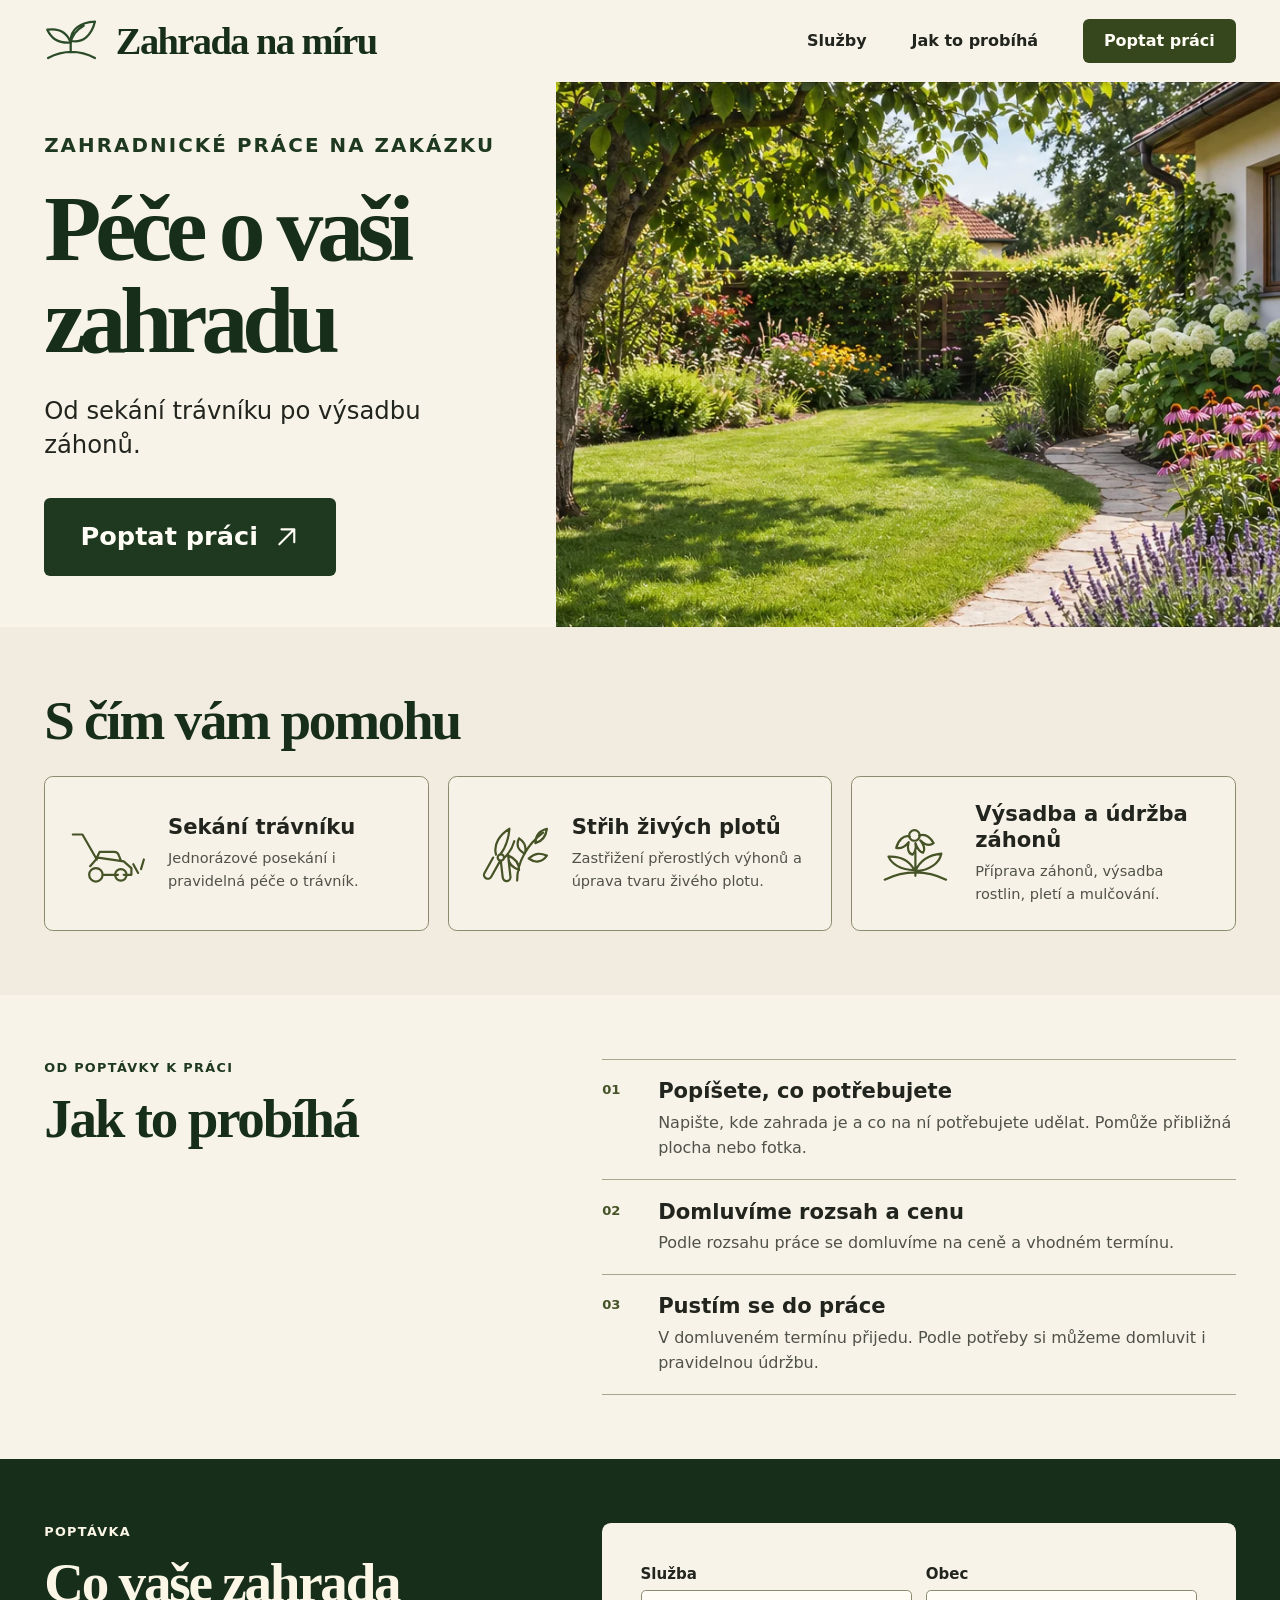
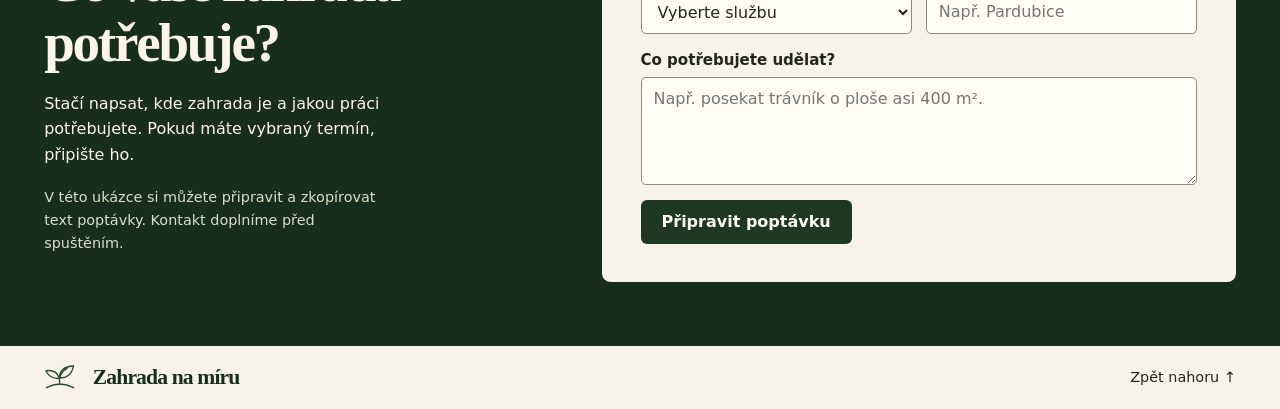
==== zahrada-na-miru/index.html @ 626b0bc3 "Přidat web Zahrada na míru" ====
<!doctype html>
<html lang="cs">
<head>
  <meta charset="utf-8">
  <meta name="viewport" content="width=device-width, initial-scale=1">
  <meta name="description" content="Zahradnické práce na zakázku. Sekání trávníku, střih živých plotů, výsadba a údržba záhonů.">
  <meta name="theme-color" content="#f7f3e9">
  <title>Zahrada na míru | Zahradnické práce na zakázku</title>
  <link rel="icon" href="./assets/list.svg" type="image/svg+xml">
  <link rel="stylesheet" href="./style.css">
  <script src="./kontakt.js" defer></script>
</head>
<body id="nahoru">
  <a class="skip-link" href="#obsah">Přeskočit na obsah</a>
  <header class="header">
    <a class="brand" href="#nahoru">
      <img src="./assets/list.svg" width="58" height="48" alt="">
      <span>Zahrada na míru</span>
    </a>
    <nav class="nav" aria-label="Hlavní navigace">
      <a href="#sluzby">Služby</a>
      <a href="#postup">Jak to probíhá</a>
      <a class="button nav-cta" href="#poptavka">Poptat práci</a>
    </nav>
  </header>

  <main id="obsah">
    <section class="hero" aria-labelledby="uvod">
      <div class="hero-copy">
        <p class="eyebrow">Zahradnické práce na zakázku</p>
        <h1 id="uvod">Péče o vaši<br> zahradu</h1>
        <p class="hero-intro">Od sekání trávníku po výsadbu záhonů.</p>
        <a class="button hero-button" href="#poptavka">
          Poptat práci
          <svg viewBox="0 0 24 24" width="24" height="24" fill="none" stroke="currentColor" stroke-width="2" stroke-linecap="round" stroke-linejoin="round" aria-hidden="true"><path d="M5 19 19 5M7 5h12v12"/></svg>
        </a>
      </div>
      <figure class="hero-visual">
        <img src="./assets/zahrada.webp" width="869" height="599" alt="Ilustrační zahrada s posekaným trávníkem, kvetoucími záhony a kamennou cestičkou." fetchpriority="high">
      </figure>
    </section>

    <section class="services section" id="sluzby" aria-labelledby="sluzby-nadpis">
      <h2 id="sluzby-nadpis">S čím vám pomohu</h2>
      <div class="services-grid">
        <article class="service">
          <svg viewBox="0 0 80 64" fill="none" stroke="currentColor" stroke-width="2.3" stroke-linecap="round" stroke-linejoin="round" aria-hidden="true">
            <path d="M4 12h10l15 26m-7 7 8-9 27 4 8 7v7h-8m-21 0h15m-23-16 4-8h15q4 0 5 4l2 5M67 43l5 9m3-4 3-10"/>
            <circle cx="28" cy="54" r="7"/><circle cx="54" cy="54" r="6"/>
          </svg>
          <div><h3>Sekání trávníku</h3><p>Jednorázové posekání i pravidelná péče o trávník.</p></div>
        </article>
        <article class="service">
          <svg viewBox="0 0 80 64" fill="none" stroke="currentColor" stroke-width="2.3" stroke-linecap="round" stroke-linejoin="round" aria-hidden="true">
            <path d="M46 60c0-20 11-38 27-50M54 32c-8-4-9-10-6-16 6 4 8 9 6 16Zm4 5c7-6 12-6 19-3-5 7-12 8-19 3ZM48 49c-8-3-12-8-11-15 7 3 11 8 11 15ZM65 21c0-8 4-13 12-15-1 8-5 13-12 15ZM21 36l-9 16a4 4 0 0 0 7 4l9-16m1 0 2 17a4 4 0 0 0 8-1l-2-18M24 33C21 22 28 12 38 6c-1 11-3 18-9 26m4 4c5-5 8-10 10-17"/>
            <circle cx="29" cy="36" r="3.3"/>
          </svg>
          <div><h3>Střih živých plotů</h3><p>Zastřižení přerostlých výhonů a úprava tvaru živého plotu.</p></div>
        </article>
        <article class="service">
          <svg viewBox="0 0 80 64" fill="none" stroke="currentColor" stroke-width="2.3" stroke-linecap="round" stroke-linejoin="round" aria-hidden="true">
            <path d="M8 59q32-15 64 0M40 55V30M39 49C24 49 15 42 12 35q19-1 27 14Zm1 1q7-16 27-18c-2 10-13 18-27 18Z"/>
            <path d="M34 14c-6-2-12 4-14 12 5 1 9-1 13-6-2 7 0 12 4 13 3-3 4-7 3-12 2 6 4 9 8 10 3-4 1-8-3-13 5 5 10 6 14 3-4-7-9-10-15-8"/>
            <circle cx="39" cy="13" r="5.5"/>
          </svg>
          <div><h3>Výsadba a údržba záhonů</h3><p>Příprava záhonů, výsadba rostlin, pletí a mulčování.</p></div>
        </article>
      </div>
    </section>

    <section class="process section" id="postup" aria-labelledby="postup-nadpis">
      <div>
        <p class="eyebrow">Od poptávky k práci</p>
        <h2 id="postup-nadpis">Jak to probíhá</h2>
      </div>
      <ol class="steps">
        <li><span aria-hidden="true">01</span><div><h3>Popíšete, co potřebujete</h3><p>Napište, kde zahrada je a co na ní potřebujete udělat. Pomůže přibližná plocha nebo fotka.</p></div></li>
        <li><span aria-hidden="true">02</span><div><h3>Domluvíme rozsah a cenu</h3><p>Podle rozsahu práce se domluvíme na ceně a vhodném termínu.</p></div></li>
        <li><span aria-hidden="true">03</span><div><h3>Pustím se do práce</h3><p>V domluveném termínu přijedu. Podle potřeby si můžeme domluvit i pravidelnou údržbu.</p></div></li>
      </ol>
    </section>

    <section class="inquiry section" id="poptavka" aria-labelledby="poptavka-nadpis">
      <div class="inquiry-copy">
        <p class="eyebrow">Poptávka</p>
        <h2 id="poptavka-nadpis">Co vaše zahrada potřebuje?</h2>
        <p>Stačí napsat, kde zahrada je a jakou práci potřebujete. Pokud máte vybraný termín, připište ho.</p>
        <p class="demo-note" id="ukazka">V této ukázce si můžete připravit a zkopírovat text poptávky. Kontakt doplníme před spuštěním.</p>
        <ul class="contact-list" id="kontakt" hidden></ul>
      </div>
      <div class="inquiry-panel">
        <form id="formular" hidden>
          <div class="form-row">
            <label>Služba
              <select name="sluzba" required>
                <option value="">Vyberte službu</option>
                <option>Sekání trávníku</option>
                <option>Střih živých plotů</option>
                <option>Výsadba a údržba záhonů</option>
                <option>Více služeb nebo jiná práce</option>
              </select>
            </label>
            <label>Obec
              <input name="obec" autocomplete="address-level2" placeholder="Např. Pardubice" required maxlength="100">
            </label>
          </div>
          <label>Co potřebujete udělat?
            <textarea name="popis" rows="4" placeholder="Např. posekat trávník o ploše asi 400 m²." required maxlength="1500"></textarea>
          </label>
          <button class="button" type="submit">Připravit poptávku</button>
        </form>
        <noscript><p>Pro přípravu textu poptávky povolte JavaScript.</p></noscript>
        <div class="request-preview" id="navrh-poptavky" hidden>
          <label>Text poptávky
            <textarea id="text-poptavky" rows="7" readonly></textarea>
          </label>
          <div class="preview-actions">
            <button class="button outline" id="kopirovat" type="button">Zkopírovat text</button>
            <a class="button" id="odeslat" hidden>Otevřít e-mail</a>
          </div>
          <p class="feedback" id="zprava" role="status"></p>
        </div>
      </div>
    </section>
  </main>

  <footer class="footer">
    <a class="brand" href="#nahoru"><img src="./assets/list.svg" width="34" height="30" alt=""><span>Zahrada na míru</span></a>
    <a href="#nahoru">Zpět nahoru ↑</a>
  </footer>
</body>
</html>
---- zahrada-na-miru/style.css ----
:root {
  color-scheme: light;
  --paper: #f7f3e9;
  --sand: #f1ecdf;
  --green: #1e391f;
  --green-dark: #172e1b;
  --olive: #465326;
  --ink: #22241e;
  --muted: #505249;
  --line: #a8a58e;
  --serif: Georgia, "Times New Roman", serif;
  --sans: system-ui, -apple-system, "Segoe UI", sans-serif;
  --gutter: clamp(1.35rem, 3.45vw, 4.1rem);
}

* { box-sizing: border-box; }
[hidden] { display: none !important; }

html {
  scroll-behavior: smooth;
  scroll-padding-top: 1.25rem;
}

body {
  margin: 0;
  background: var(--paper);
  color: var(--ink);
  font: 1rem/1.6 var(--sans);
}

a { color: inherit; }
img { display: block; max-width: 100%; }
figure, h1, h2, h3, p { margin: 0; }

h1, h2, .brand {
  color: var(--green-dark);
  font-family: var(--serif);
  font-weight: 700;
}

h2 {
  font-size: clamp(2.3rem, 4.3vw, 4.25rem);
  letter-spacing: -.04em;
  line-height: 1.08;
}

h3 { font-size: clamp(1.05rem, 1.65vw, 1.5rem); line-height: 1.22; }

:focus-visible { outline: 3px solid #a56a26; outline-offset: 4px; }

.skip-link {
  position: absolute;
  z-index: 2;
  top: .5rem;
  left: .5rem;
  padding: .6rem 1rem;
  transform: translateY(-200%);
  background: var(--paper);
}

.skip-link:focus { transform: translateY(0); }

.header {
  min-height: clamp(4.3rem, 6.4vw, 6rem);
  padding: .8rem var(--gutter);
  display: flex;
  justify-content: space-between;
  align-items: center;
  gap: 1.2rem;
}

.brand {
  display: inline-flex;
  align-items: center;
  gap: clamp(.55rem, 1.3vw, 1.2rem);
  line-height: 1.1;
  font-size: clamp(1.4rem, 3vw, 2.8rem);
  letter-spacing: -.04em;
  text-decoration: none;
}

.brand img { width: clamp(2.2rem, 4.3vw, 4.1rem); height: auto; }
.nav { display: flex; align-items: center; gap: clamp(1.1rem, 3.5vw, 3.3rem); }
.nav a { font-weight: 700; text-decoration: none; }
.nav a:hover:not(.button), .footer > a:last-child:hover { text-decoration: underline; text-underline-offset: .22em; }

.button {
  display: inline-flex;
  align-items: center;
  justify-content: center;
  gap: 1rem;
  border: 1px solid transparent;
  border-radius: .38rem;
  padding: .65rem 1.25rem;
  min-height: 2.75rem;
  background: var(--green);
  color: #fffdf5;
  font: 700 1rem/1.25 var(--sans);
  text-align: center;
  text-decoration: none;
  cursor: pointer;
  transition: background-color .18s ease;
}

.button:hover { background: #304d2c; }
.nav-cta { background: #36471e; }

.hero {
  display: grid;
  grid-template-columns: 43.4% 56.6%;
  min-height: clamp(30rem, 39vw, 42rem);
  background: var(--paper);
}

.hero-copy {
  display: flex;
  flex-direction: column;
  justify-content: center;
  align-items: flex-start;
  padding: clamp(2.25rem, 4vw, 4.5rem) var(--gutter);
}

.eyebrow {
  color: var(--green);
  font-size: clamp(.73rem, 1.55vw, 1.35rem);
  font-weight: 750;
  line-height: 1.35;
  letter-spacing: .105em;
  text-transform: uppercase;
}

.hero h1 {
  margin: .25em 0 .3em;
  font-size: clamp(3.2rem, 7.3vw, 8.2rem);
  line-height: .98;
  letter-spacing: -.065em;
}

.hero-intro { font-size: clamp(1rem, 1.9vw, 1.8rem); line-height: 1.4; }
.hero-button { margin-top: clamp(1.4rem, 2.8vw, 2.65rem); padding: .85em 1.38em; font-size: clamp(1.05rem, 2vw, 1.85rem); }
.hero-button svg { width: 1em; height: 1em; flex-shrink: 0; }

.hero-visual { position: relative; min-height: 100%; background: #556042; }
.hero-visual img { position: absolute; inset: 0; width: 100%; height: 100%; object-fit: cover; object-position: 53% center; }

.section { padding: clamp(2.55rem, 5vw, 5rem) var(--gutter); }
.services { background: var(--sand); }
.services-grid { display: grid; grid-template-columns: repeat(3, minmax(0, 1fr)); gap: clamp(.75rem, 1.5vw, 1.5rem); margin-top: 1.6rem; }

.service {
  display: flex;
  align-items: center;
  gap: clamp(.55rem, 1.7vw, 1.65rem);
  min-height: 8rem;
  padding: clamp(.9rem, 1.9vw, 1.85rem);
  border: 1px solid #8a8c70;
  border-radius: .55rem;
  background: #f7f2e7;
}

.service svg { flex: 0 0 clamp(2.7rem, 6vw, 6rem); width: clamp(2.7rem, 6vw, 6rem); color: var(--olive); }
.service p { color: var(--muted); margin-top: .38rem; font-size: .91rem; }

.process, .inquiry { display: grid; grid-template-columns: minmax(0, .85fr) minmax(0, 1.15fr); gap: clamp(1.7rem, 7vw, 7rem); }
.process .eyebrow, .inquiry .eyebrow { font-size: .8rem; margin-bottom: .8rem; }

.steps { list-style: none; margin: 0; padding: 0; }
.steps li { display: grid; grid-template-columns: 2.75rem 1fr; gap: .75rem; align-items: start; padding: 1.15rem 0; border-top: 1px solid var(--line); }
.steps li:last-child { border-bottom: 1px solid var(--line); }
.steps li > span { color: var(--olive); font-size: .82rem; font-weight: 750; line-height: 1.9; }
.steps p { color: var(--muted); margin-top: .35rem; }

.inquiry { background: var(--green-dark); color: #fcf6e7; }
.inquiry h2, .inquiry .eyebrow { color: inherit; }
.inquiry-copy > p:not(.eyebrow) { margin-top: 1.15rem; max-width: 38ch; }
.inquiry-copy .demo-note { color: #d8e1c7; font-size: .9rem; }
.contact-list { padding: 0; margin: 1.2rem 0 0; list-style: none; overflow-wrap: anywhere; }
.contact-list li + li { margin-top: .25rem; }

.inquiry-panel { padding: clamp(1.15rem, 3vw, 2.55rem); border-radius: .55rem; background: var(--paper); color: var(--ink); }
.form-row, .preview-actions { display: flex; gap: .85rem; flex-wrap: wrap; }
.form-row > label { flex: 1 1 10rem; min-width: 0; }

label { display: block; margin-bottom: .9rem; font-size: .94rem; font-weight: 700; }

input, select, textarea {
  display: block;
  width: 100%;
  min-height: 2.7rem;
  margin-top: .3rem;
  padding: .62rem .75rem;
  border: 1px solid #8a8c70;
  border-radius: .3rem;
  background: #fffdf6;
  color: var(--ink);
  font: 400 1rem/1.35 var(--sans);
}

textarea { resize: vertical; }
.request-preview { margin-top: 1.25rem; padding-top: 1.15rem; border-top: 1px solid var(--line); }
.button.outline { border-color: var(--green); background: transparent; color: var(--green); }
.button.outline:hover { background: var(--sand); }
.feedback:not(:empty) { margin-top: .65rem; color: var(--green); font-size: .9rem; }

.footer { display: flex; align-items: center; justify-content: space-between; flex-wrap: wrap; gap: 1rem; padding: 1.2rem var(--gutter); }
.footer .brand { font-size: 1.35rem; }
.footer .brand img { width: 2rem; }
.footer > a:last-child { font-size: .9rem; text-decoration: none; }

@media (min-width: 1700px) {
  .header, main, .footer { max-width: 1700px; margin-inline: auto; }
}

@media (max-width: 920px) {
  .service { display: block; }
  .service svg { display: block; margin-bottom: .6rem; }
}

@media (max-width: 700px) {
  .header { flex-wrap: wrap; gap: .7rem; }
  .nav { gap: .85rem; }
  .nav a { font-size: .84rem; }
  .nav-cta { min-height: 2.25rem; padding: .42rem .72rem; }
  .hero { grid-template-columns: 1fr; min-height: 0; }
  .hero h1 { font-size: clamp(3.15rem, 11.5vw, 5.35rem); }
  .hero-visual { min-height: 0; aspect-ratio: 1.62; }
  .services-grid, .process, .inquiry { grid-template-columns: 1fr; }
  .service { display: flex; min-height: 5.5rem; }
  .service svg { margin: 0; }
  .service h3 { font-size: 1.13rem; }
}

@media (max-width: 480px) {
  .header { justify-content: center; }
  .nav { justify-content: center; width: 100%; }
}

@media (prefers-reduced-motion: reduce) {
  html { scroll-behavior: auto; }
  .button { transition: none; }
}
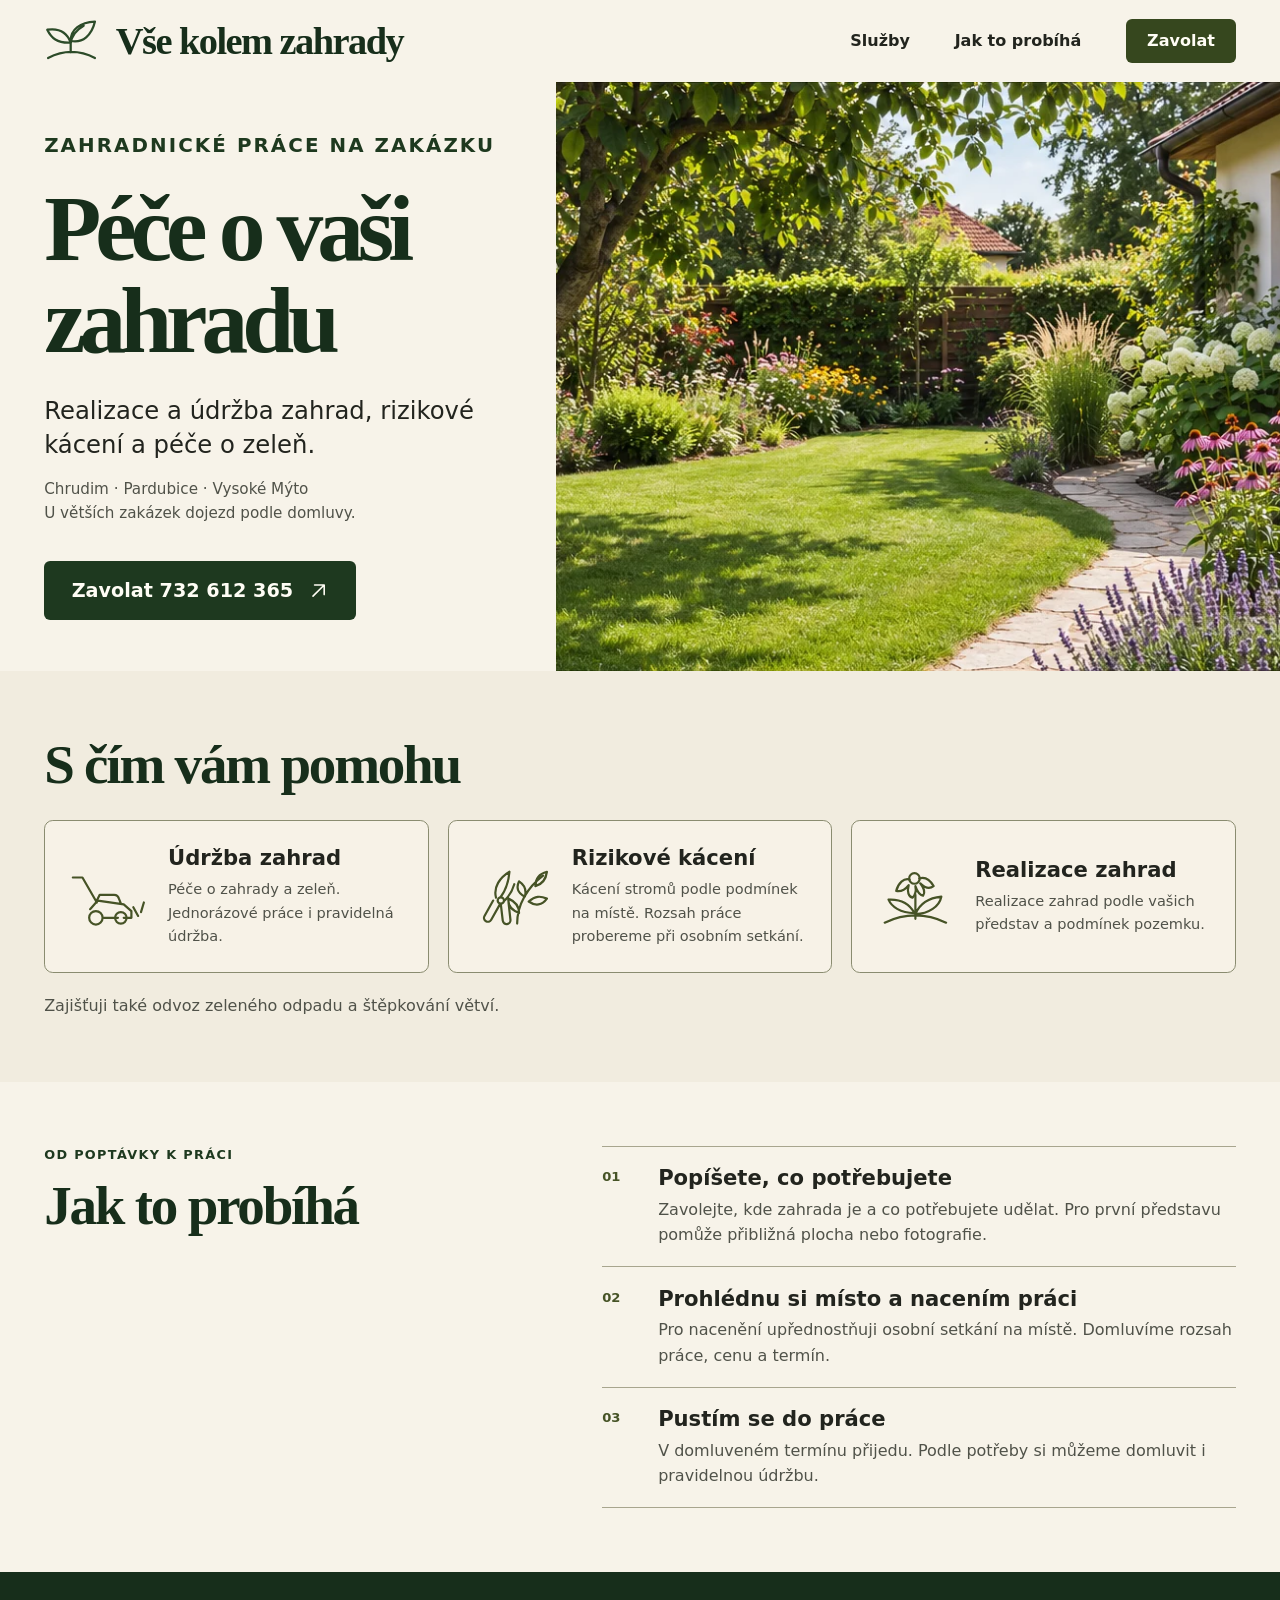
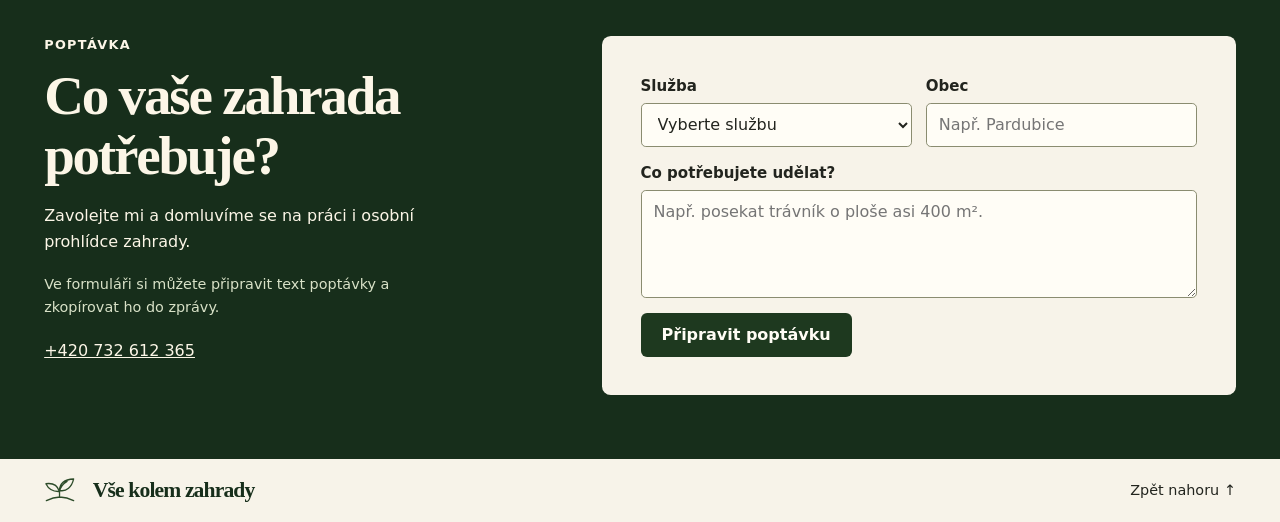
==== commit b4103c28: "Doplnit Vše kolem zahrady podle odpovědí klienta" ====
--- a/zahrada-na-miru/index.html
+++ b/zahrada-na-miru/index.html
@@ -3,9 +3,9 @@
 <head>
   <meta charset="utf-8">
   <meta name="viewport" content="width=device-width, initial-scale=1">
-  <meta name="description" content="Zahradnické práce na zakázku. Sekání trávníku, střih živých plotů, výsadba a údržba záhonů.">
+  <meta name="description" content="Vše kolem zahrady. Realizace a údržba zahrad, rizikové kácení, péče o zeleň a štěpkování větví. Chrudim, Pardubice a Vysoké Mýto. Volejte 732 612 365.">
   <meta name="theme-color" content="#f7f3e9">
-  <title>Zahrada na míru | Zahradnické práce na zakázku</title>
+  <title>Realizace a údržba zahrad, rizikové kácení | Vše kolem zahrady</title>
   <link rel="icon" href="./assets/list.svg" type="image/svg+xml">
   <link rel="stylesheet" href="./style.css">
   <script src="./kontakt.js" defer></script>
@@ -15,12 +15,12 @@
   <header class="header">
     <a class="brand" href="#nahoru">
       <img src="./assets/list.svg" width="58" height="48" alt="">
-      <span>Zahrada na míru</span>
+      <span>Vše kolem zahrady</span>
     </a>
     <nav class="nav" aria-label="Hlavní navigace">
       <a href="#sluzby">Služby</a>
       <a href="#postup">Jak to probíhá</a>
-      <a class="button nav-cta" href="#poptavka">Poptat práci</a>
+      <a class="button nav-cta" href="tel:+420732612365">Zavolat</a>
     </nav>
   </header>
 
@@ -29,9 +29,10 @@
       <div class="hero-copy">
         <p class="eyebrow">Zahradnické práce na zakázku</p>
         <h1 id="uvod">Péče o vaši<br> zahradu</h1>
-        <p class="hero-intro">Od sekání trávníku po výsadbu záhonů.</p>
-        <a class="button hero-button" href="#poptavka">
-          Poptat práci
+        <p class="hero-intro">Realizace a údržba zahrad, rizikové kácení a péče o zeleň.</p>
+        <p class="hero-area">Chrudim · Pardubice · Vysoké Mýto<br>U větších zakázek dojezd podle domluvy.</p>
+        <a class="button hero-button" href="tel:+420732612365">
+          Zavolat 732 612 365
           <svg viewBox="0 0 24 24" width="24" height="24" fill="none" stroke="currentColor" stroke-width="2" stroke-linecap="round" stroke-linejoin="round" aria-hidden="true"><path d="M5 19 19 5M7 5h12v12"/></svg>
         </a>
       </div>
@@ -48,14 +49,14 @@
             <path d="M4 12h10l15 26m-7 7 8-9 27 4 8 7v7h-8m-21 0h15m-23-16 4-8h15q4 0 5 4l2 5M67 43l5 9m3-4 3-10"/>
             <circle cx="28" cy="54" r="7"/><circle cx="54" cy="54" r="6"/>
           </svg>
-          <div><h3>Sekání trávníku</h3><p>Jednorázové posekání i pravidelná péče o trávník.</p></div>
+          <div><h3>Údržba zahrad</h3><p>Péče o zahrady a zeleň. Jednorázové práce i pravidelná údržba.</p></div>
         </article>
         <article class="service">
           <svg viewBox="0 0 80 64" fill="none" stroke="currentColor" stroke-width="2.3" stroke-linecap="round" stroke-linejoin="round" aria-hidden="true">
             <path d="M46 60c0-20 11-38 27-50M54 32c-8-4-9-10-6-16 6 4 8 9 6 16Zm4 5c7-6 12-6 19-3-5 7-12 8-19 3ZM48 49c-8-3-12-8-11-15 7 3 11 8 11 15ZM65 21c0-8 4-13 12-15-1 8-5 13-12 15ZM21 36l-9 16a4 4 0 0 0 7 4l9-16m1 0 2 17a4 4 0 0 0 8-1l-2-18M24 33C21 22 28 12 38 6c-1 11-3 18-9 26m4 4c5-5 8-10 10-17"/>
             <circle cx="29" cy="36" r="3.3"/>
           </svg>
-          <div><h3>Střih živých plotů</h3><p>Zastřižení přerostlých výhonů a úprava tvaru živého plotu.</p></div>
+          <div><h3>Rizikové kácení</h3><p>Kácení stromů podle podmínek na místě. Rozsah práce probereme při osobním setkání.</p></div>
         </article>
         <article class="service">
           <svg viewBox="0 0 80 64" fill="none" stroke="currentColor" stroke-width="2.3" stroke-linecap="round" stroke-linejoin="round" aria-hidden="true">
@@ -63,9 +64,10 @@
             <path d="M34 14c-6-2-12 4-14 12 5 1 9-1 13-6-2 7 0 12 4 13 3-3 4-7 3-12 2 6 4 9 8 10 3-4 1-8-3-13 5 5 10 6 14 3-4-7-9-10-15-8"/>
             <circle cx="39" cy="13" r="5.5"/>
           </svg>
-          <div><h3>Výsadba a údržba záhonů</h3><p>Příprava záhonů, výsadba rostlin, pletí a mulčování.</p></div>
+          <div><h3>Realizace zahrad</h3><p>Realizace zahrad podle vašich představ a podmínek pozemku.</p></div>
         </article>
       </div>
+      <p class="services-extra">Zajišťuji také odvoz zeleného odpadu a štěpkování větví.</p>
     </section>
 
     <section class="process section" id="postup" aria-labelledby="postup-nadpis">
@@ -74,8 +76,8 @@
         <h2 id="postup-nadpis">Jak to probíhá</h2>
       </div>
       <ol class="steps">
-        <li><span aria-hidden="true">01</span><div><h3>Popíšete, co potřebujete</h3><p>Napište, kde zahrada je a co na ní potřebujete udělat. Pomůže přibližná plocha nebo fotka.</p></div></li>
-        <li><span aria-hidden="true">02</span><div><h3>Domluvíme rozsah a cenu</h3><p>Podle rozsahu práce se domluvíme na ceně a vhodném termínu.</p></div></li>
+        <li><span aria-hidden="true">01</span><div><h3>Popíšete, co potřebujete</h3><p>Zavolejte, kde zahrada je a co potřebujete udělat. Pro první představu pomůže přibližná plocha nebo fotografie.</p></div></li>
+        <li><span aria-hidden="true">02</span><div><h3>Prohlédnu si místo a nacením práci</h3><p>Pro nacenění upřednostňuji osobní setkání na místě. Domluvíme rozsah práce, cenu a termín.</p></div></li>
         <li><span aria-hidden="true">03</span><div><h3>Pustím se do práce</h3><p>V domluveném termínu přijedu. Podle potřeby si můžeme domluvit i pravidelnou údržbu.</p></div></li>
       </ol>
     </section>
@@ -84,9 +86,9 @@
       <div class="inquiry-copy">
         <p class="eyebrow">Poptávka</p>
         <h2 id="poptavka-nadpis">Co vaše zahrada potřebuje?</h2>
-        <p>Stačí napsat, kde zahrada je a jakou práci potřebujete. Pokud máte vybraný termín, připište ho.</p>
-        <p class="demo-note" id="ukazka">V této ukázce si můžete připravit a zkopírovat text poptávky. Kontakt doplníme před spuštěním.</p>
-        <ul class="contact-list" id="kontakt" hidden></ul>
+        <p>Zavolejte mi a domluvíme se na práci i osobní prohlídce zahrady.</p>
+        <p class="demo-note" id="ukazka">Ve formuláři si můžete připravit text poptávky a zkopírovat ho do zprávy.</p>
+        <ul class="contact-list" id="kontakt"><li><a href="tel:+420732612365">+420 732 612 365</a></li></ul>
       </div>
       <div class="inquiry-panel">
         <form id="formular" hidden>
@@ -94,9 +96,10 @@
             <label>Služba
               <select name="sluzba" required>
                 <option value="">Vyberte službu</option>
-                <option>Sekání trávníku</option>
-                <option>Střih živých plotů</option>
-                <option>Výsadba a údržba záhonů</option>
+                <option>Realizace zahrady</option>
+                <option>Údržba zahrady a péče o zeleň</option>
+                <option>Rizikové kácení</option>
+                <option>Odvoz zeleného odpadu a štěpkování větví</option>
                 <option>Více služeb nebo jiná práce</option>
               </select>
             </label>
@@ -125,7 +128,7 @@
   </main>
 
   <footer class="footer">
-    <a class="brand" href="#nahoru"><img src="./assets/list.svg" width="34" height="30" alt=""><span>Zahrada na míru</span></a>
+    <a class="brand" href="#nahoru"><img src="./assets/list.svg" width="34" height="30" alt=""><span>Vše kolem zahrady</span></a>
     <a href="#nahoru">Zpět nahoru ↑</a>
   </footer>
 </body>
--- a/zahrada-na-miru/style.css
+++ b/zahrada-na-miru/style.css
@@ -239,3 +239,7 @@
   html { scroll-behavior: auto; }
   .button { transition: none; }
 }
+
+.hero-area { margin-top: .9rem; color: var(--muted); font-size: .95rem; }
+.services-extra { margin-top: 1.25rem; color: var(--muted); }
+.hero-button { font-size: clamp(1.05rem, 1.5vw, 1.45rem); }
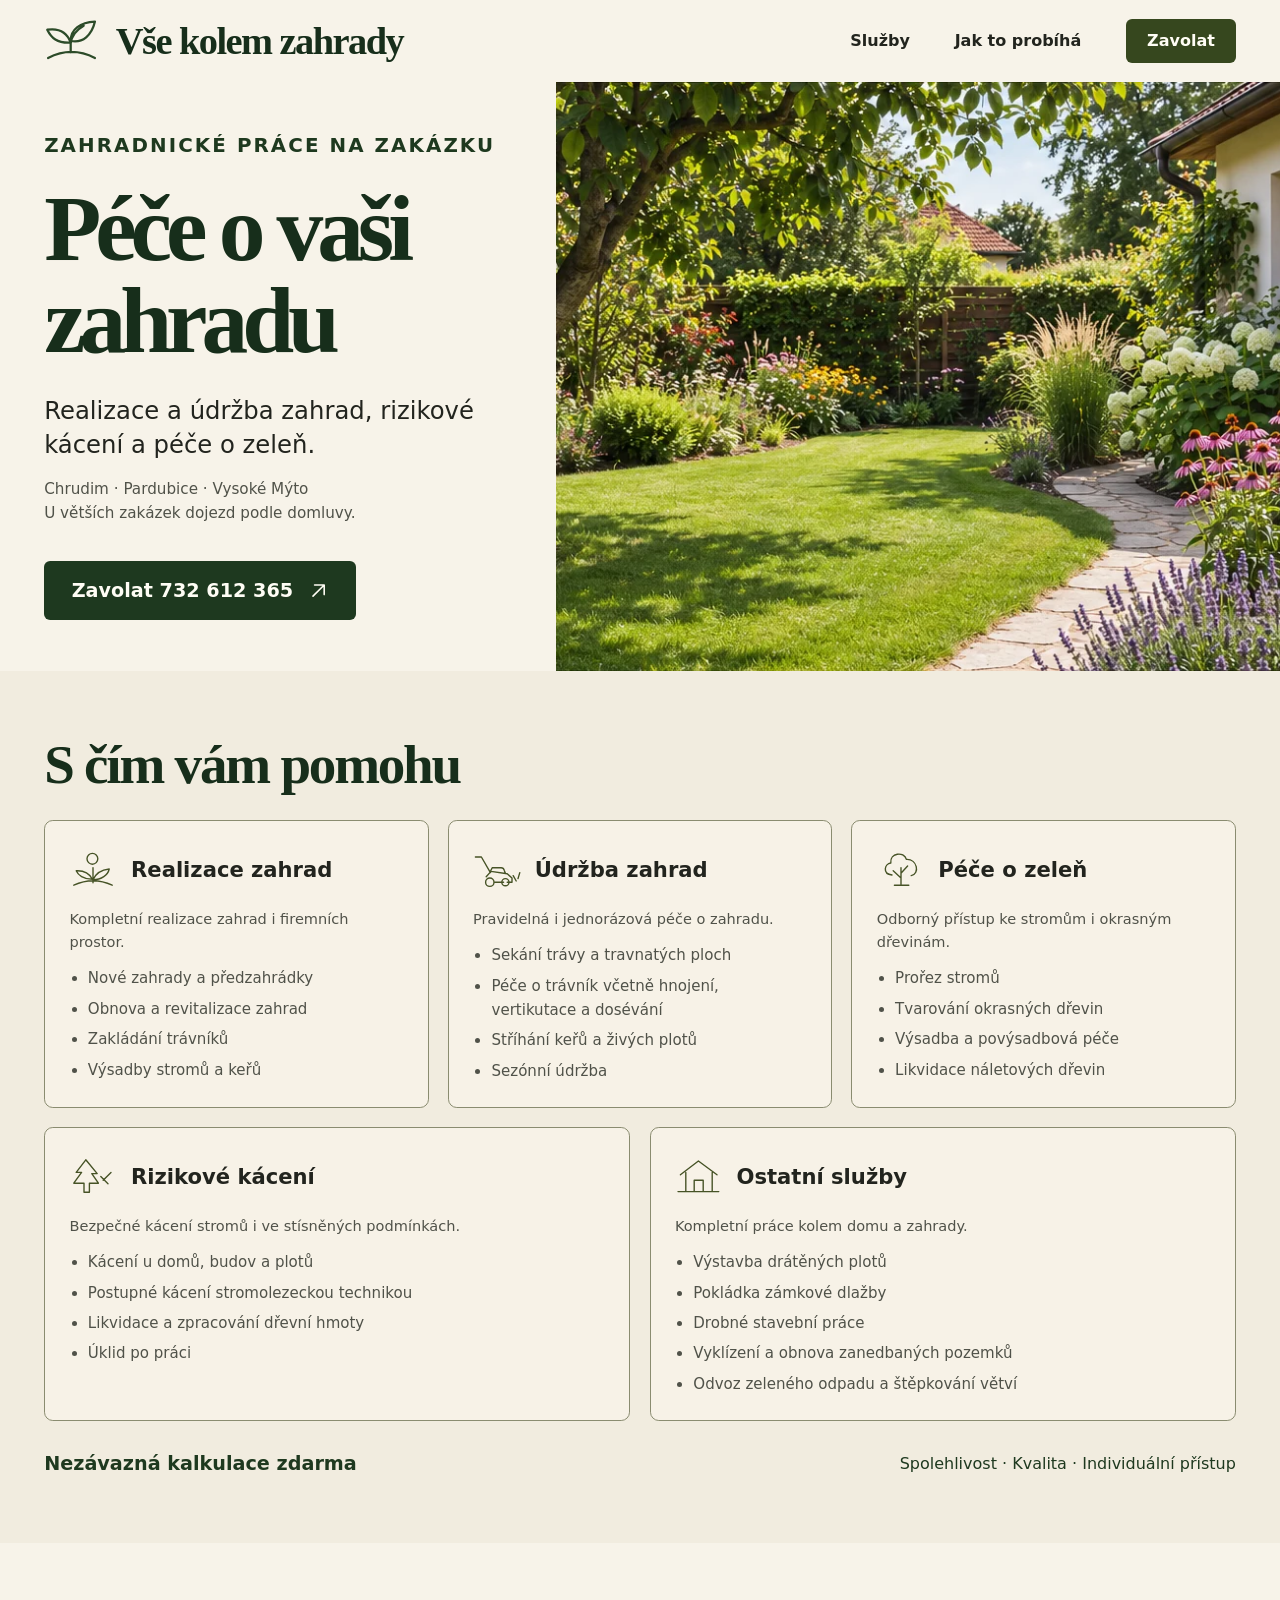
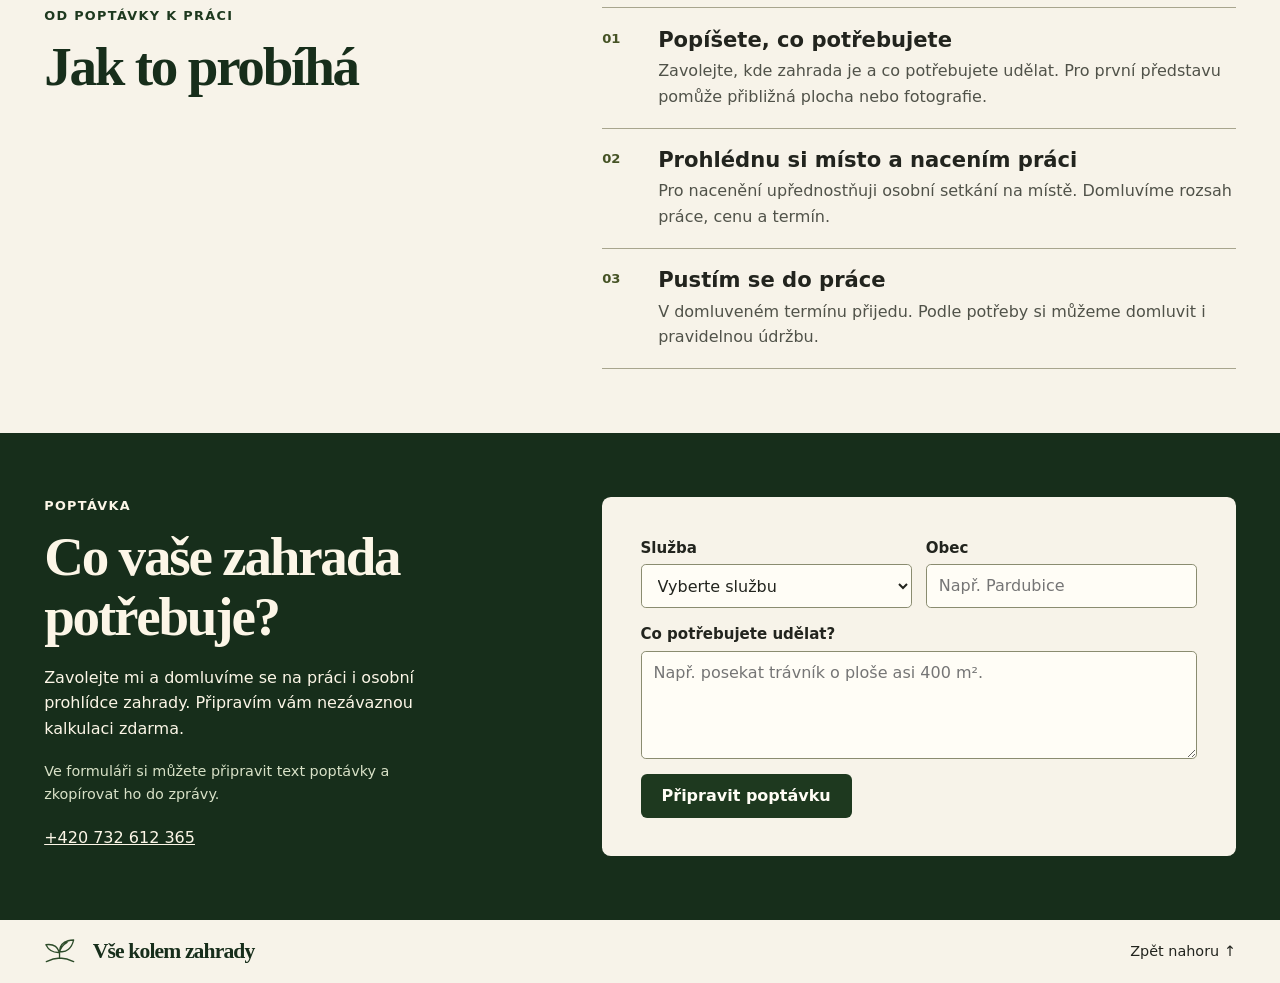
==== commit a0e8767f: "Rozšířit nabídku na pět kategorií a doplnit kalkulaci zdarma" ====
--- a/zahrada-na-miru/index.html
+++ b/zahrada-na-miru/index.html
@@ -3,7 +3,7 @@
 <head>
   <meta charset="utf-8">
   <meta name="viewport" content="width=device-width, initial-scale=1">
-  <meta name="description" content="Vše kolem zahrady. Realizace a údržba zahrad, rizikové kácení, péče o zeleň a štěpkování větví. Chrudim, Pardubice a Vysoké Mýto. Volejte 732 612 365.">
+  <meta name="description" content="Realizace a údržba zahrad, péče o zeleň, rizikové kácení i práce kolem domu. Chrudim, Pardubice, Vysoké Mýto. Nezávazná kalkulace zdarma. 732 612 365.">
   <meta name="theme-color" content="#f7f3e9">
   <title>Realizace a údržba zahrad, rizikové kácení | Vše kolem zahrady</title>
   <link rel="icon" href="./assets/list.svg" type="image/svg+xml">
@@ -45,29 +45,50 @@
       <h2 id="sluzby-nadpis">S čím vám pomohu</h2>
       <div class="services-grid">
         <article class="service">
-          <svg viewBox="0 0 80 64" fill="none" stroke="currentColor" stroke-width="2.3" stroke-linecap="round" stroke-linejoin="round" aria-hidden="true">
-            <path d="M4 12h10l15 26m-7 7 8-9 27 4 8 7v7h-8m-21 0h15m-23-16 4-8h15q4 0 5 4l2 5M67 43l5 9m3-4 3-10"/>
-            <circle cx="28" cy="54" r="7"/><circle cx="54" cy="54" r="6"/>
-          </svg>
-          <div><h3>Údržba zahrad</h3><p>Péče o zahrady a zeleň. Jednorázové práce i pravidelná údržba.</p></div>
+          <div class="service-heading">
+            <svg viewBox="0 0 80 64" fill="none" stroke="currentColor" stroke-width="2.3" stroke-linecap="round" stroke-linejoin="round" aria-hidden="true"><path d="M8 59q32-15 64 0M40 55V30M39 49C24 49 15 42 12 35q19-1 27 14Zm1 1q7-16 27-18c-2 10-13 18-27 18Z"/><circle cx="39" cy="15" r="9"/></svg>
+            <h3>Realizace zahrad</h3>
+          </div>
+          <p>Kompletní realizace zahrad i firemních prostor.</p>
+          <ul><li>Nové zahrady a předzahrádky</li><li>Obnova a revitalizace zahrad</li><li>Zakládání trávníků</li><li>Výsadby stromů a keřů</li></ul>
         </article>
         <article class="service">
-          <svg viewBox="0 0 80 64" fill="none" stroke="currentColor" stroke-width="2.3" stroke-linecap="round" stroke-linejoin="round" aria-hidden="true">
-            <path d="M46 60c0-20 11-38 27-50M54 32c-8-4-9-10-6-16 6 4 8 9 6 16Zm4 5c7-6 12-6 19-3-5 7-12 8-19 3ZM48 49c-8-3-12-8-11-15 7 3 11 8 11 15ZM65 21c0-8 4-13 12-15-1 8-5 13-12 15ZM21 36l-9 16a4 4 0 0 0 7 4l9-16m1 0 2 17a4 4 0 0 0 8-1l-2-18M24 33C21 22 28 12 38 6c-1 11-3 18-9 26m4 4c5-5 8-10 10-17"/>
-            <circle cx="29" cy="36" r="3.3"/>
-          </svg>
-          <div><h3>Rizikové kácení</h3><p>Kácení stromů podle podmínek na místě. Rozsah práce probereme při osobním setkání.</p></div>
+          <div class="service-heading">
+            <svg viewBox="0 0 80 64" fill="none" stroke="currentColor" stroke-width="2.3" stroke-linecap="round" stroke-linejoin="round" aria-hidden="true"><path d="M4 12h10l15 26m-7 7 8-9 27 4 8 7v7h-8m-21 0h15m-23-16 4-8h15q4 0 5 4l2 5M67 43l5 9m3-4 3-10"/><circle cx="28" cy="54" r="7"/><circle cx="54" cy="54" r="6"/></svg>
+            <h3>Údržba zahrad</h3>
+          </div>
+          <p>Pravidelná i jednorázová péče o zahradu.</p>
+          <ul><li>Sekání trávy a travnatých ploch</li><li>Péče o trávník včetně hnojení, vertikutace a dosévání</li><li>Stříhání keřů a živých plotů</li><li>Sezónní údržba</li></ul>
         </article>
         <article class="service">
-          <svg viewBox="0 0 80 64" fill="none" stroke="currentColor" stroke-width="2.3" stroke-linecap="round" stroke-linejoin="round" aria-hidden="true">
-            <path d="M8 59q32-15 64 0M40 55V30M39 49C24 49 15 42 12 35q19-1 27 14Zm1 1q7-16 27-18c-2 10-13 18-27 18Z"/>
-            <path d="M34 14c-6-2-12 4-14 12 5 1 9-1 13-6-2 7 0 12 4 13 3-3 4-7 3-12 2 6 4 9 8 10 3-4 1-8-3-13 5 5 10 6 14 3-4-7-9-10-15-8"/>
-            <circle cx="39" cy="13" r="5.5"/>
-          </svg>
-          <div><h3>Realizace zahrad</h3><p>Realizace zahrad podle vašich představ a podmínek pozemku.</p></div>
+          <div class="service-heading">
+            <svg viewBox="0 0 80 64" fill="none" stroke="currentColor" stroke-width="2.3" stroke-linecap="round" stroke-linejoin="round" aria-hidden="true"><path d="M40 58V30m0 17L27 35m13 4 11-12"/><path d="M25 42C8 40 13 23 23 22c-2-17 22-20 26-6 18-1 23 24 8 27"/><path d="M29 59h24"/></svg>
+            <h3>Péče o zeleň</h3>
+          </div>
+          <p>Odborný přístup ke stromům i okrasným dřevinám.</p>
+          <ul><li>Prořez stromů</li><li>Tvarování okrasných dřevin</li><li>Výsadba a povýsadbová péče</li><li>Likvidace náletových dřevin</li></ul>
+        </article>
+        <article class="service">
+          <div class="service-heading">
+            <svg viewBox="0 0 80 64" fill="none" stroke="currentColor" stroke-width="2.3" stroke-linecap="round" stroke-linejoin="round" aria-hidden="true"><path d="M28 5 12 26h9L8 44h17v15h9V44h15L38 28h9L28 5Zm29 34 13-13m-17 7 12 12"/></svg>
+            <h3>Rizikové kácení</h3>
+          </div>
+          <p>Bezpečné kácení stromů i ve stísněných podmínkách.</p>
+          <ul><li>Kácení u domů, budov a plotů</li><li>Postupné kácení stromolezeckou technikou</li><li>Likvidace a zpracování dřevní hmoty</li><li>Úklid po práci</li></ul>
+        </article>
+        <article class="service">
+          <div class="service-heading">
+            <svg viewBox="0 0 80 64" fill="none" stroke="currentColor" stroke-width="2.3" stroke-linecap="round" stroke-linejoin="round" aria-hidden="true"><path d="M9 30 39 7l31 23M18 26v32h44V26M32 58V39h15v19M5 58h68"/></svg>
+            <h3>Ostatní služby</h3>
+          </div>
+          <p>Kompletní práce kolem domu a zahrady.</p>
+          <ul><li>Výstavba drátěných plotů</li><li>Pokládka zámkové dlažby</li><li>Drobné stavební práce</li><li>Vyklízení a obnova zanedbaných pozemků</li><li>Odvoz zeleného odpadu a štěpkování větví</li></ul>
         </article>
       </div>
-      <p class="services-extra">Zajišťuji také odvoz zeleného odpadu a štěpkování větví.</p>
+      <div class="service-promise">
+        <strong>Nezávazná kalkulace zdarma</strong>
+        <span>Spolehlivost · Kvalita · Individuální přístup</span>
+      </div>
     </section>
 
     <section class="process section" id="postup" aria-labelledby="postup-nadpis">
@@ -86,7 +107,7 @@
       <div class="inquiry-copy">
         <p class="eyebrow">Poptávka</p>
         <h2 id="poptavka-nadpis">Co vaše zahrada potřebuje?</h2>
-        <p>Zavolejte mi a domluvíme se na práci i osobní prohlídce zahrady.</p>
+        <p>Zavolejte mi a domluvíme se na práci i osobní prohlídce zahrady. Připravím vám nezávaznou kalkulaci zdarma.</p>
         <p class="demo-note" id="ukazka">Ve formuláři si můžete připravit text poptávky a zkopírovat ho do zprávy.</p>
         <ul class="contact-list" id="kontakt"><li><a href="tel:+420732612365">+420 732 612 365</a></li></ul>
       </div>
@@ -96,11 +117,12 @@
             <label>Služba
               <select name="sluzba" required>
                 <option value="">Vyberte službu</option>
-                <option>Realizace zahrady</option>
-                <option>Údržba zahrady a péče o zeleň</option>
+                <option>Realizace zahrad</option>
+                <option>Údržba zahrad</option>
+                <option>Péče o zeleň</option>
                 <option>Rizikové kácení</option>
-                <option>Odvoz zeleného odpadu a štěpkování větví</option>
-                <option>Více služeb nebo jiná práce</option>
+                <option>Ostatní služby</option>
+                <option>Více služeb</option>
               </select>
             </label>
             <label>Obec
--- a/zahrada-na-miru/style.css
+++ b/zahrada-na-miru/style.css
@@ -243,3 +243,23 @@
 .hero-area { margin-top: .9rem; color: var(--muted); font-size: .95rem; }
 .services-extra { margin-top: 1.25rem; color: var(--muted); }
 .hero-button { font-size: clamp(1.05rem, 1.5vw, 1.45rem); }
+
+.services-grid { grid-template-columns: repeat(6, minmax(0, 1fr)); }
+.services .service { display: block; grid-column: span 2; }
+.services .service:nth-child(n+4) { grid-column: span 3; }
+.service-heading { display: flex; align-items: center; gap: .85rem; }
+.services .service svg { flex: 0 0 3rem; width: 3rem; height: 3rem; margin: 0; }
+.services .service p { margin-top: .85rem; }
+.service ul { padding-left: 1.15rem; margin: .8rem 0 0; color: var(--muted); font-size: .94rem; }
+.service li + li { margin-top: .4rem; }
+.service-promise { display: flex; align-items: center; justify-content: space-between; flex-wrap: wrap; gap: .75rem 2rem; margin-top: 1.7rem; color: var(--green); }
+.service-promise strong { font-size: 1.2rem; }
+@media (max-width: 1050px) {
+  .services-grid { grid-template-columns: repeat(2, minmax(0, 1fr)); }
+  .services .service, .services .service:nth-child(n+4) { grid-column: span 1; }
+  .services .service:last-child { grid-column: span 2; }
+}
+@media (max-width: 700px) {
+  .services-grid { grid-template-columns: 1fr; }
+  .services .service, .services .service:nth-child(n+4), .services .service:last-child { grid-column: auto; }
+}
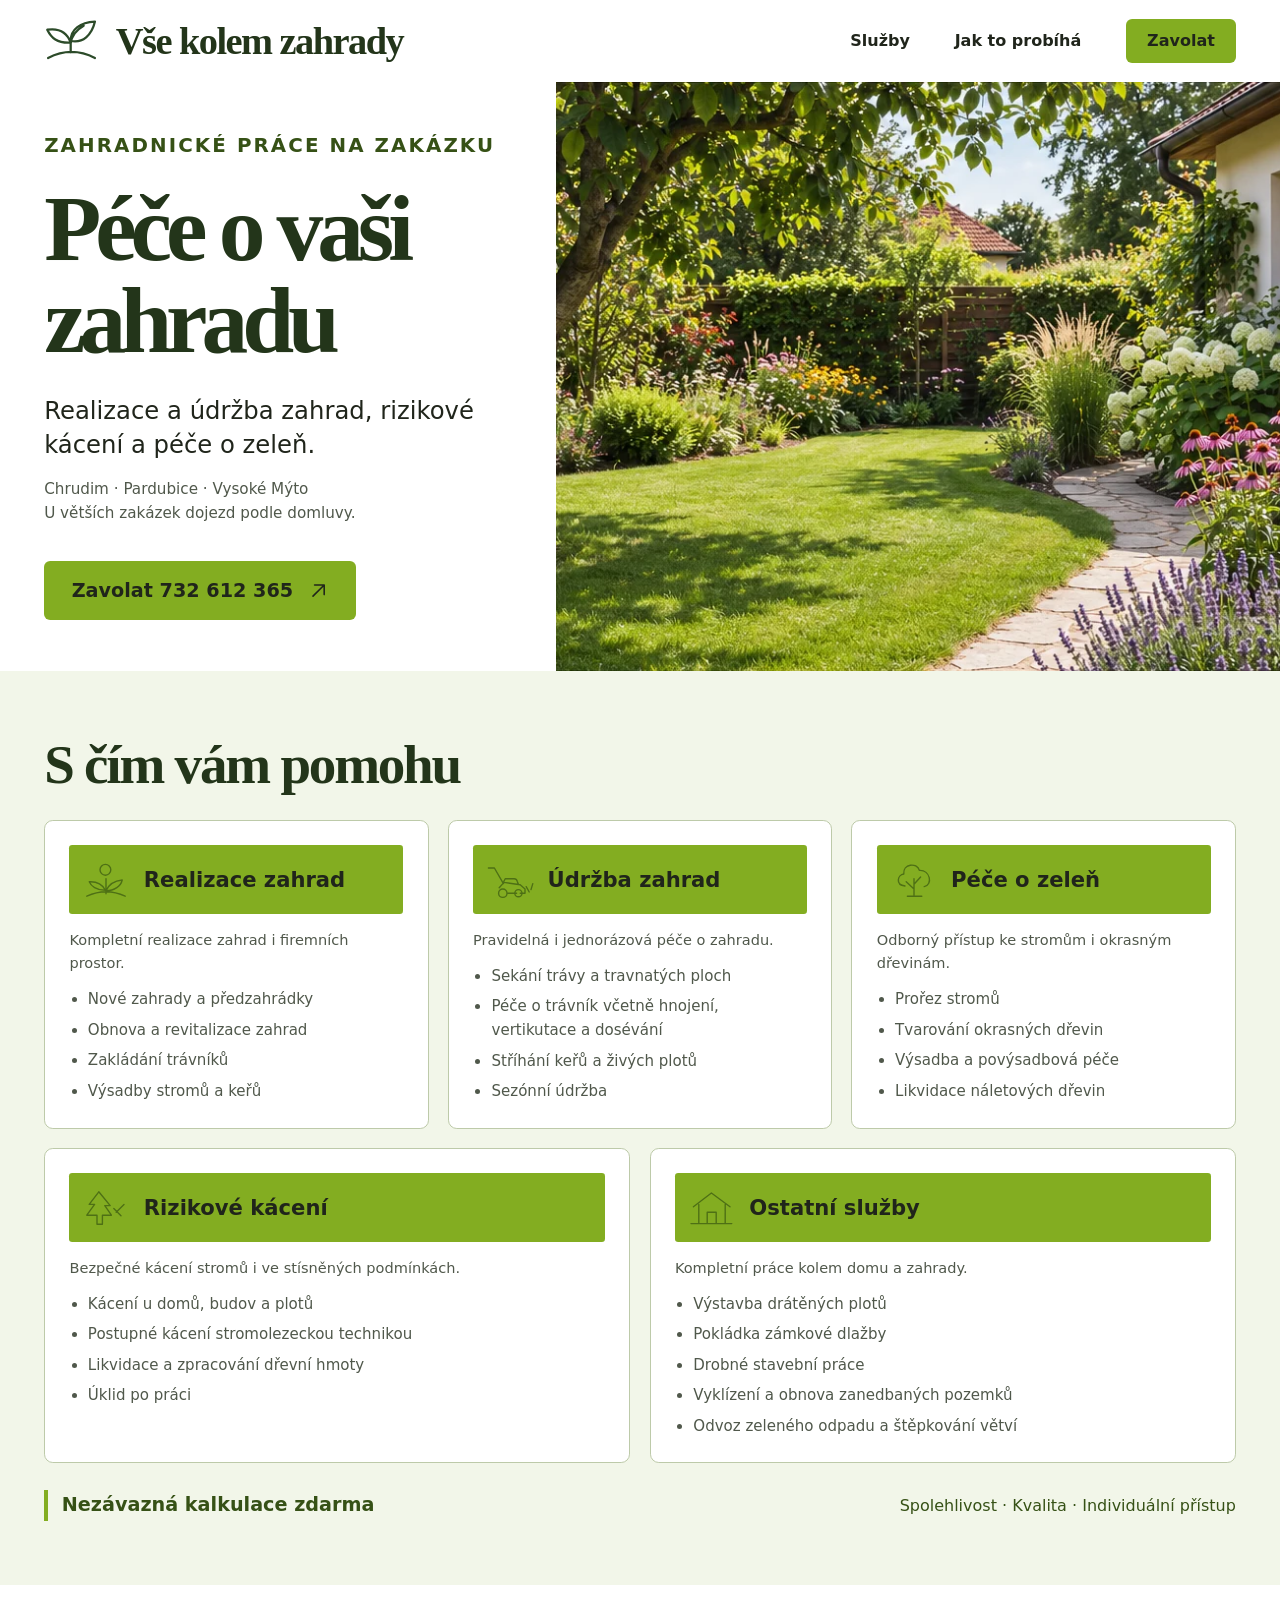
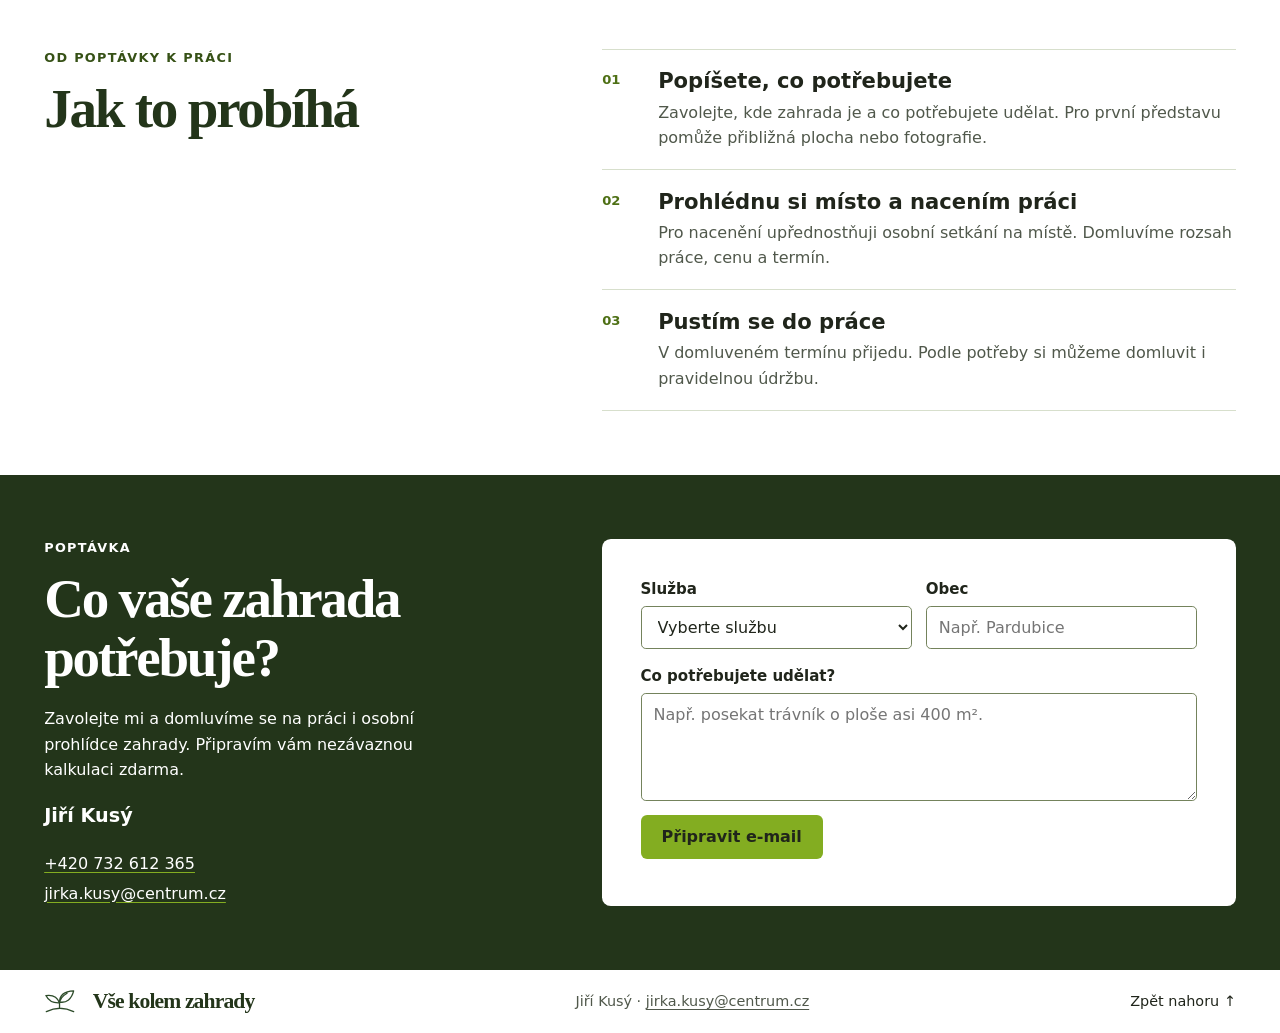
==== commit a652d2e9: "Sladit barvy s letáčkem, doplnit kontakt a jemné animace" ====
--- a/zahrada-na-miru/index.html
+++ b/zahrada-na-miru/index.html
@@ -4,8 +4,8 @@
   <meta charset="utf-8">
   <meta name="viewport" content="width=device-width, initial-scale=1">
   <meta name="description" content="Realizace a údržba zahrad, péče o zeleň, rizikové kácení i práce kolem domu. Chrudim, Pardubice, Vysoké Mýto. Nezávazná kalkulace zdarma. 732 612 365.">
-  <meta name="theme-color" content="#f7f3e9">
-  <title>Realizace a údržba zahrad, rizikové kácení | Vše kolem zahrady</title>
+  <meta name="theme-color" content="#83ad21">
+  <title>Vše kolem zahrady – Jiří Kusý | Realizace a údržba zahrad</title>
   <link rel="icon" href="./assets/list.svg" type="image/svg+xml">
   <link rel="stylesheet" href="./style.css">
   <script src="./kontakt.js" defer></script>
@@ -109,7 +109,8 @@
         <h2 id="poptavka-nadpis">Co vaše zahrada potřebuje?</h2>
         <p>Zavolejte mi a domluvíme se na práci i osobní prohlídce zahrady. Připravím vám nezávaznou kalkulaci zdarma.</p>
         <p class="demo-note" id="ukazka">Ve formuláři si můžete připravit text poptávky a zkopírovat ho do zprávy.</p>
-        <ul class="contact-list" id="kontakt"><li><a href="tel:+420732612365">+420 732 612 365</a></li></ul>
+        <p class="contact-name">Jiří Kusý</p>
+        <ul class="contact-list" id="kontakt"><li><a href="tel:+420732612365">+420 732 612 365</a></li><li><a href="mailto:jirka.kusy@centrum.cz">jirka.kusy@centrum.cz</a></li></ul>
       </div>
       <div class="inquiry-panel">
         <form id="formular" hidden>
@@ -132,13 +133,14 @@
           <label>Co potřebujete udělat?
             <textarea name="popis" rows="4" placeholder="Např. posekat trávník o ploše asi 400 m²." required maxlength="1500"></textarea>
           </label>
-          <button class="button" type="submit">Připravit poptávku</button>
+          <button class="button" type="submit">Připravit e-mail</button>
         </form>
         <noscript><p>Pro přípravu textu poptávky povolte JavaScript.</p></noscript>
         <div class="request-preview" id="navrh-poptavky" hidden>
           <label>Text poptávky
             <textarea id="text-poptavky" rows="7" readonly></textarea>
           </label>
+          <p class="request-help">Připravenou poptávku odešlete ze své e-mailové aplikace.</p>
           <div class="preview-actions">
             <button class="button outline" id="kopirovat" type="button">Zkopírovat text</button>
             <a class="button" id="odeslat" hidden>Otevřít e-mail</a>
@@ -151,6 +153,7 @@
 
   <footer class="footer">
     <a class="brand" href="#nahoru"><img src="./assets/list.svg" width="34" height="30" alt=""><span>Vše kolem zahrady</span></a>
+    <span class="footer-owner">Jiří Kusý · <a href="mailto:jirka.kusy@centrum.cz">jirka.kusy@centrum.cz</a></span>
     <a href="#nahoru">Zpět nahoru ↑</a>
   </footer>
 </body>
--- a/zahrada-na-miru/style.css
+++ b/zahrada-na-miru/style.css
@@ -1,13 +1,14 @@
 :root {
   color-scheme: light;
-  --paper: #f7f3e9;
-  --sand: #f1ecdf;
-  --green: #1e391f;
-  --green-dark: #172e1b;
-  --olive: #465326;
-  --ink: #22241e;
-  --muted: #505249;
-  --line: #a8a58e;
+  --paper: #ffffff;
+  --sand: #f2f6e9;
+  --green: #365116;
+  --accent: #83ad21;
+  --green-dark: #23351a;
+  --olive: #4e7015;
+  --ink: #20251b;
+  --muted: #50584b;
+  --line: #d7dfcc;
   --serif: Georgia, "Times New Roman", serif;
   --sans: system-ui, -apple-system, "Segoe UI", sans-serif;
   --gutter: clamp(1.35rem, 3.45vw, 4.1rem);
@@ -46,7 +47,7 @@
 
 h3 { font-size: clamp(1.05rem, 1.65vw, 1.5rem); line-height: 1.22; }
 
-:focus-visible { outline: 3px solid #a56a26; outline-offset: 4px; }
+:focus-visible { outline: 3px solid #365116; outline-offset: 4px; }
 
 .skip-link {
   position: absolute;
@@ -93,17 +94,17 @@
   border-radius: .38rem;
   padding: .65rem 1.25rem;
   min-height: 2.75rem;
-  background: var(--green);
-  color: #fffdf5;
+  background: var(--accent);
+  color: var(--ink);
   font: 700 1rem/1.25 var(--sans);
   text-align: center;
   text-decoration: none;
   cursor: pointer;
-  transition: background-color .18s ease;
-}
-
-.button:hover { background: #304d2c; }
-.nav-cta { background: #36471e; }
+  transition: background-color .18s ease, transform .18s ease, box-shadow .18s ease;
+}
+
+.button:hover { background: #729719; }
+.nav-cta { background: #83ad21; }
 
 .hero {
   display: grid;
@@ -140,7 +141,7 @@
 .hero-button { margin-top: clamp(1.4rem, 2.8vw, 2.65rem); padding: .85em 1.38em; font-size: clamp(1.05rem, 2vw, 1.85rem); }
 .hero-button svg { width: 1em; height: 1em; flex-shrink: 0; }
 
-.hero-visual { position: relative; min-height: 100%; background: #556042; }
+.hero-visual { position: relative; min-height: 100%; background: #4e7015; overflow: hidden; }
 .hero-visual img { position: absolute; inset: 0; width: 100%; height: 100%; object-fit: cover; object-position: 53% center; }
 
 .section { padding: clamp(2.55rem, 5vw, 5rem) var(--gutter); }
@@ -153,9 +154,9 @@
   gap: clamp(.55rem, 1.7vw, 1.65rem);
   min-height: 8rem;
   padding: clamp(.9rem, 1.9vw, 1.85rem);
-  border: 1px solid #8a8c70;
+  border: 1px solid #bdcaa9;
   border-radius: .55rem;
-  background: #f7f2e7;
+  background: #ffffff;
 }
 
 .service svg { flex: 0 0 clamp(2.7rem, 6vw, 6rem); width: clamp(2.7rem, 6vw, 6rem); color: var(--olive); }
@@ -170,10 +171,10 @@
 .steps li > span { color: var(--olive); font-size: .82rem; font-weight: 750; line-height: 1.9; }
 .steps p { color: var(--muted); margin-top: .35rem; }
 
-.inquiry { background: var(--green-dark); color: #fcf6e7; }
+.inquiry { background: var(--green-dark); color: #ffffff; }
 .inquiry h2, .inquiry .eyebrow { color: inherit; }
 .inquiry-copy > p:not(.eyebrow) { margin-top: 1.15rem; max-width: 38ch; }
-.inquiry-copy .demo-note { color: #d8e1c7; font-size: .9rem; }
+.inquiry-copy .demo-note { color: #e2ebd5; font-size: .9rem; }
 .contact-list { padding: 0; margin: 1.2rem 0 0; list-style: none; overflow-wrap: anywhere; }
 .contact-list li + li { margin-top: .25rem; }
 
@@ -189,9 +190,9 @@
   min-height: 2.7rem;
   margin-top: .3rem;
   padding: .62rem .75rem;
-  border: 1px solid #8a8c70;
+  border: 1px solid #74835c;
   border-radius: .3rem;
-  background: #fffdf6;
+  background: #ffffff;
   color: var(--ink);
   font: 400 1rem/1.35 var(--sans);
 }
@@ -247,7 +248,7 @@
 .services-grid { grid-template-columns: repeat(6, minmax(0, 1fr)); }
 .services .service { display: block; grid-column: span 2; }
 .services .service:nth-child(n+4) { grid-column: span 3; }
-.service-heading { display: flex; align-items: center; gap: .85rem; }
+.service-heading { display: flex; align-items: center; gap: .85rem; background: var(--accent); color: var(--ink); padding: .65rem .8rem; border-radius: .2rem; }
 .services .service svg { flex: 0 0 3rem; width: 3rem; height: 3rem; margin: 0; }
 .services .service p { margin-top: .85rem; }
 .service ul { padding-left: 1.15rem; margin: .8rem 0 0; color: var(--muted); font-size: .94rem; }
@@ -263,3 +264,36 @@
   .services-grid { grid-template-columns: 1fr; }
   .services .service, .services .service:nth-child(n+4), .services .service:last-child { grid-column: auto; }
 }
+
+.contact-name { font-weight: 700; font-size: 1.2rem; }
+.inquiry .contact-list a { text-decoration-color: var(--accent); text-underline-offset: .2em; }
+.inquiry .contact-list a:hover { color: #d7edaa; }
+.footer-owner { color: var(--muted); font-size: .9rem; overflow-wrap: anywhere; }
+.footer-owner a { text-underline-offset: .2em; }
+.request-help { margin: 0 0 .85rem; color: var(--muted); font-size: .9rem; }
+.service-promise strong { border-left: .3rem solid var(--accent); padding-left: .85rem; }
+
+@media (prefers-reduced-motion: no-preference) {
+  .hero-copy > * { animation: garden-intro .65s cubic-bezier(.2,.7,.2,1) backwards; }
+  .hero-copy h1 { animation-delay: 70ms; }
+  .hero-intro { animation-delay: 140ms; }
+  .hero-area { animation-delay: 210ms; }
+  .hero-copy .hero-button { animation-delay: 280ms; }
+  .hero-visual img { animation: garden-photo .9s ease-out backwards; }
+  .request-preview:not([hidden]) { animation: garden-response .25s ease-out; }
+  @media (hover: hover) and (pointer: fine) {
+    .button:hover { transform: translateY(-2px); box-shadow: 0 4px 0 rgba(35,53,26,.12); }
+  }
+}
+@keyframes garden-intro {
+  from { opacity: 0; transform: translateY(12px); }
+  to { opacity: 1; transform: translateY(0); }
+}
+@keyframes garden-photo {
+  from { opacity: .7; transform: scale(1.035); }
+  to { opacity: 1; transform: scale(1); }
+}
+@keyframes garden-response {
+  from { opacity: .5; transform: translateY(5px); }
+  to { opacity: 1; transform: translateY(0); }
+}
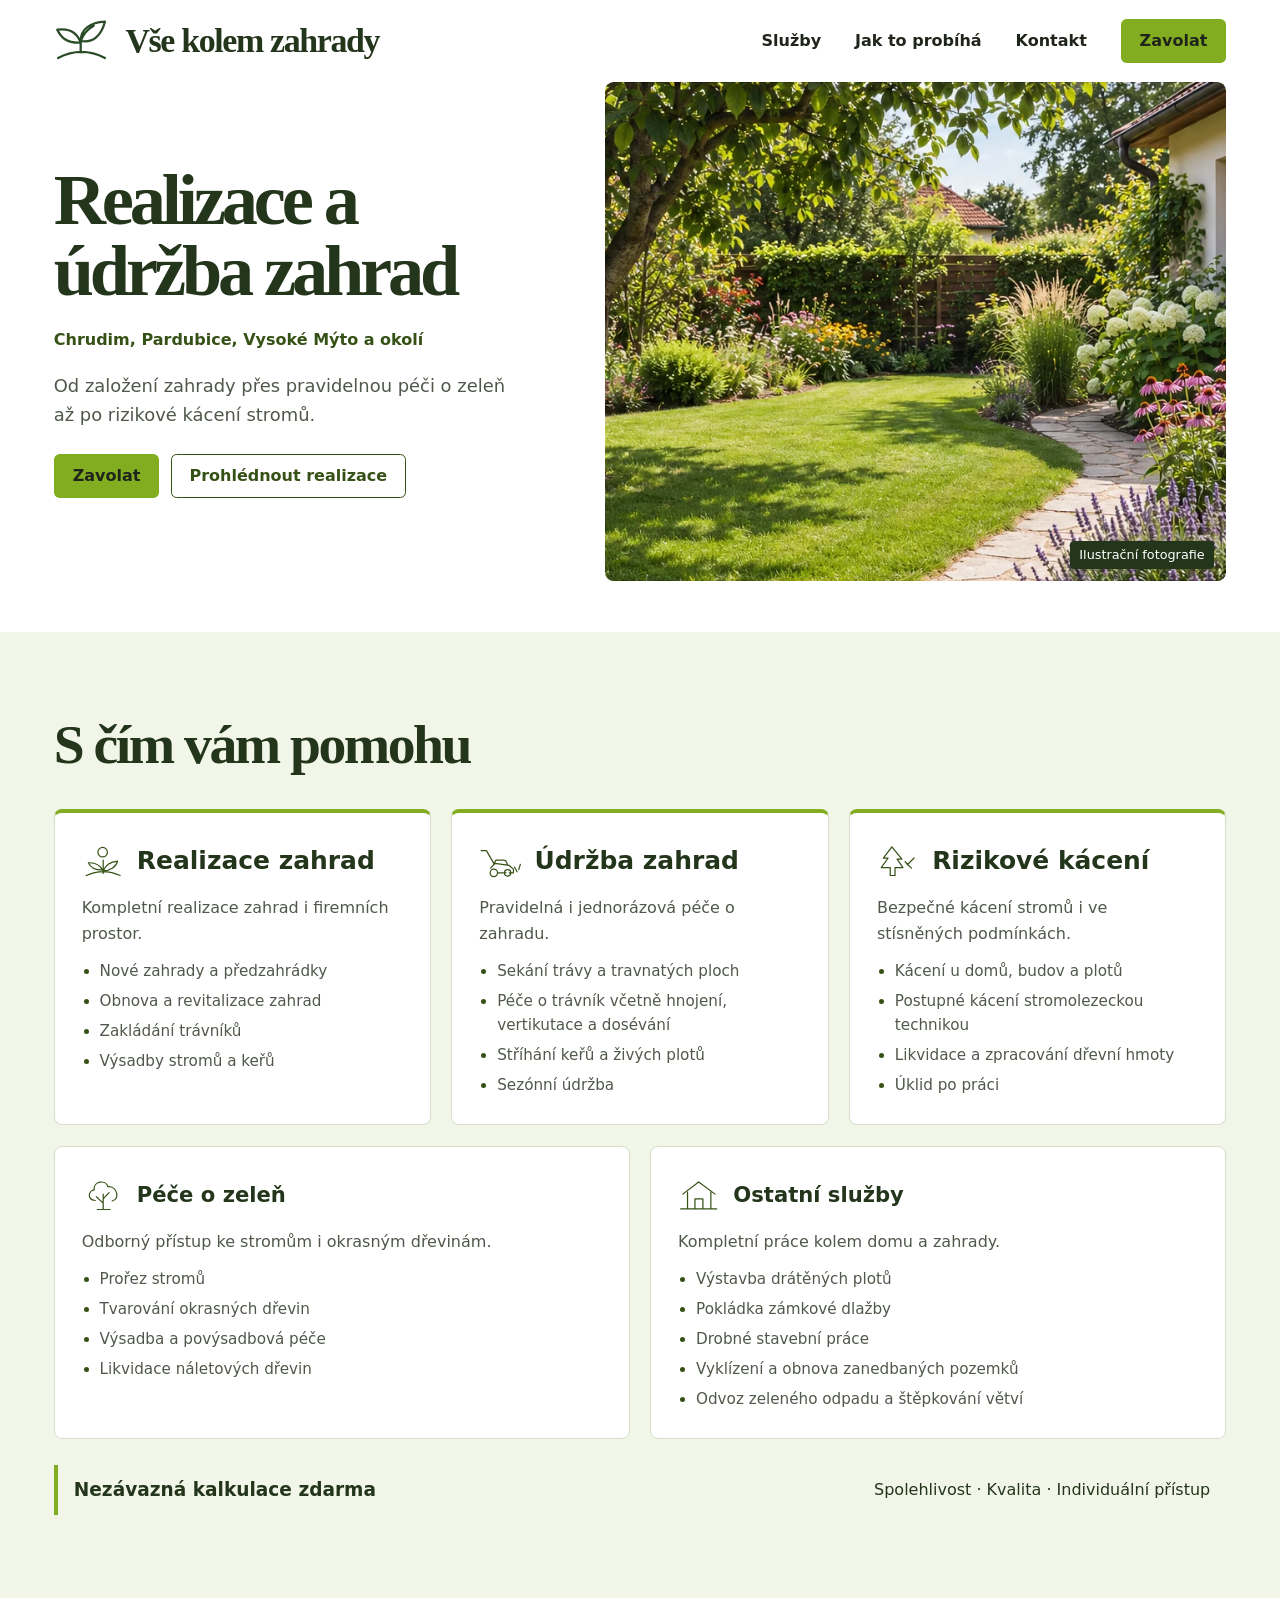
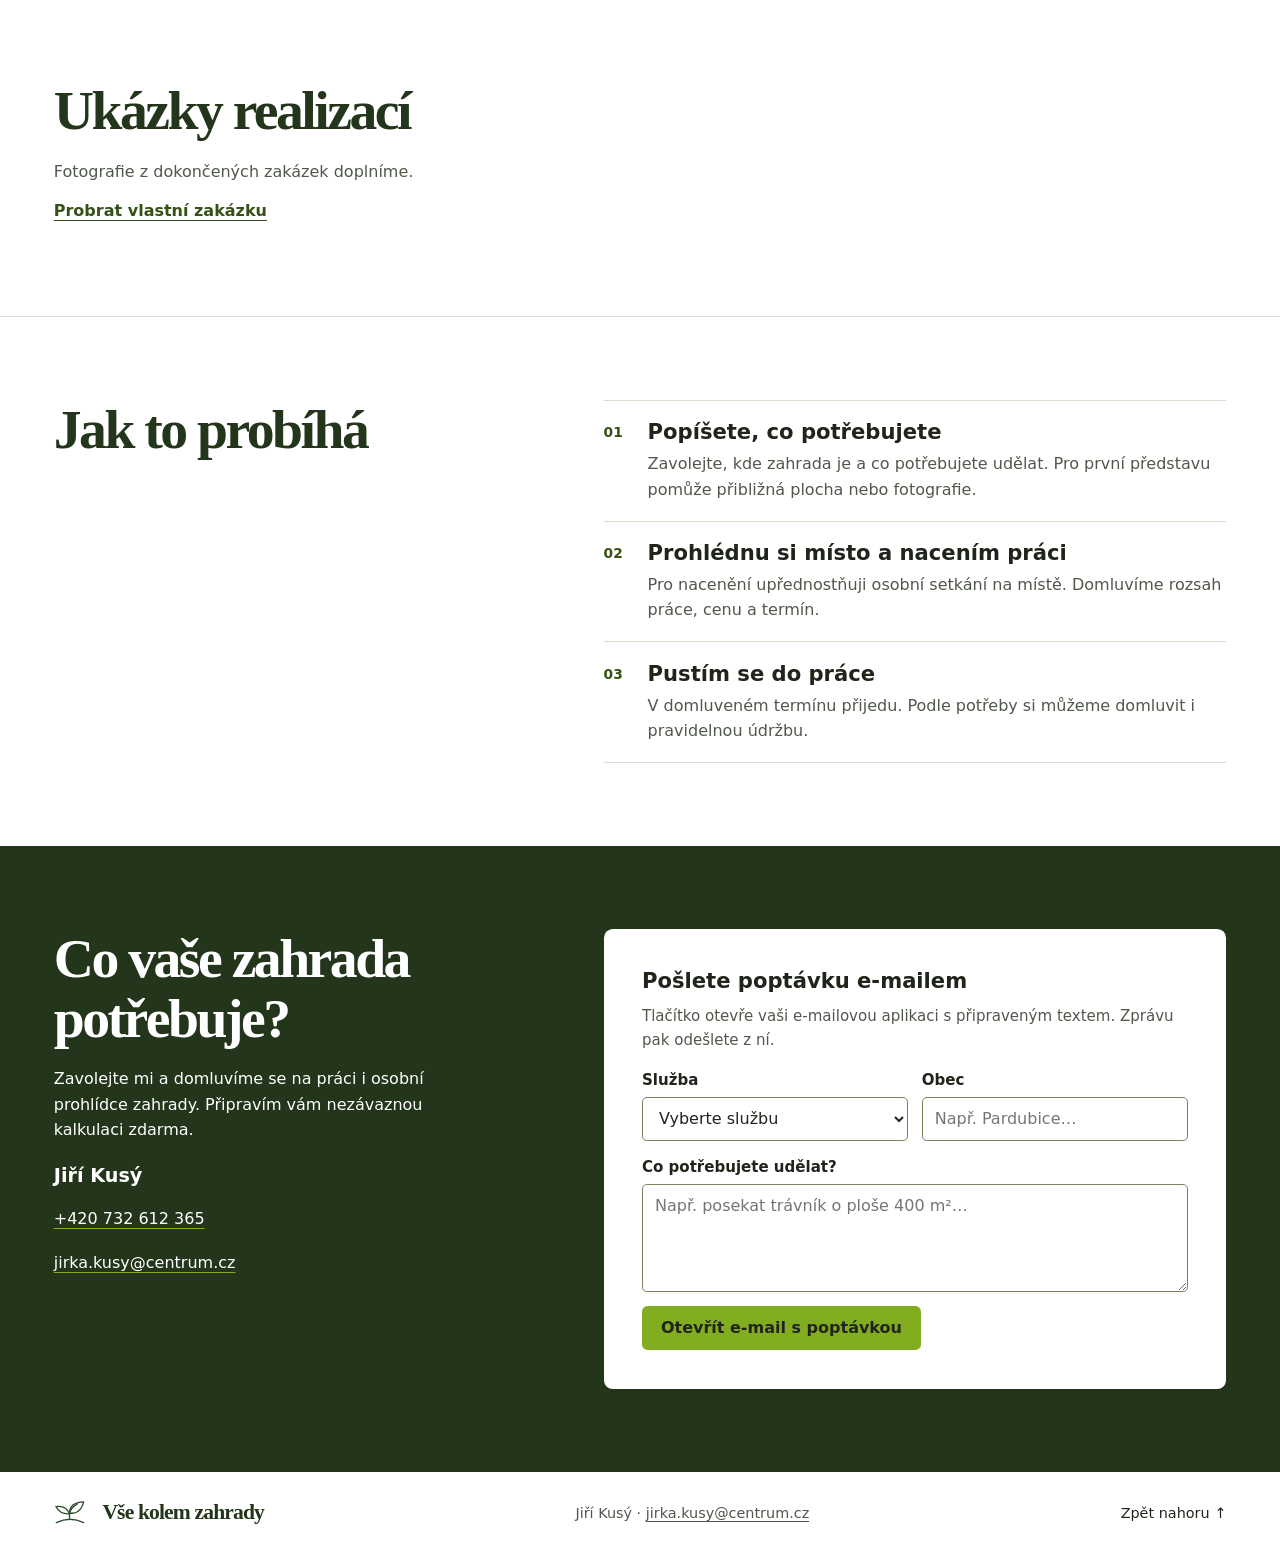
==== commit c534c565: "Upravit úvod, služby a poptávku Vše kolem zahrady" ====
--- a/zahrada-na-miru/index.html
+++ b/zahrada-na-miru/index.html
@@ -4,7 +4,7 @@
   <meta charset="utf-8">
   <meta name="viewport" content="width=device-width, initial-scale=1">
   <meta name="description" content="Realizace a údržba zahrad, péče o zeleň, rizikové kácení i práce kolem domu. Chrudim, Pardubice, Vysoké Mýto. Nezávazná kalkulace zdarma. 732 612 365.">
-  <meta name="theme-color" content="#83ad21">
+  <meta name="theme-color" content="#ffffff">
   <title>Vše kolem zahrady – Jiří Kusý | Realizace a údržba zahrad</title>
   <link rel="icon" href="./assets/list.svg" type="image/svg+xml">
   <link rel="stylesheet" href="./style.css">
@@ -15,36 +15,37 @@
   <header class="header">
     <a class="brand" href="#nahoru">
       <img src="./assets/list.svg" width="58" height="48" alt="">
-      <span>Vše kolem zahrady</span>
+      <span translate="no">Vše kolem zahrady</span>
     </a>
     <nav class="nav" aria-label="Hlavní navigace">
       <a href="#sluzby">Služby</a>
       <a href="#postup">Jak to probíhá</a>
+      <a href="#poptavka">Kontakt</a>
       <a class="button nav-cta" href="tel:+420732612365">Zavolat</a>
     </nav>
   </header>
 
-  <main id="obsah">
+  <main id="obsah" tabindex="-1">
     <section class="hero" aria-labelledby="uvod">
       <div class="hero-copy">
-        <p class="eyebrow">Zahradnické práce na zakázku</p>
-        <h1 id="uvod">Péče o vaši<br> zahradu</h1>
-        <p class="hero-intro">Realizace a údržba zahrad, rizikové kácení a péče o zeleň.</p>
-        <p class="hero-area">Chrudim · Pardubice · Vysoké Mýto<br>U větších zakázek dojezd podle domluvy.</p>
-        <a class="button hero-button" href="tel:+420732612365">
-          Zavolat 732 612 365
-          <svg viewBox="0 0 24 24" width="24" height="24" fill="none" stroke="currentColor" stroke-width="2" stroke-linecap="round" stroke-linejoin="round" aria-hidden="true"><path d="M5 19 19 5M7 5h12v12"/></svg>
-        </a>
+        <h1 id="uvod">Realizace a údržba zahrad</h1>
+        <p class="hero-area">Chrudim, Pardubice, Vysoké Mýto a okolí</p>
+        <p class="hero-intro">Od založení zahrady přes pravidelnou péči o zeleň až po rizikové kácení stromů.</p>
+        <div class="hero-actions">
+          <a class="button" href="tel:+420732612365">Zavolat</a>
+          <a class="button outline" href="#realizace">Prohlédnout realizace</a>
+        </div>
       </div>
       <figure class="hero-visual">
-        <img src="./assets/zahrada.webp" width="869" height="599" alt="Ilustrační zahrada s posekaným trávníkem, kvetoucími záhony a kamennou cestičkou." fetchpriority="high">
+        <img src="./assets/zahrada.webp" width="869" height="599" alt="Udržovaná zahrada s trávníkem, rozkvetlými záhony a kamennou cestičkou" fetchpriority="high">
+        <figcaption>Ilustrační fotografie</figcaption>
       </figure>
     </section>
 
-    <section class="services section" id="sluzby" aria-labelledby="sluzby-nadpis">
+    <section class="services section" id="sluzby" tabindex="-1" aria-labelledby="sluzby-nadpis">
       <h2 id="sluzby-nadpis">S čím vám pomohu</h2>
       <div class="services-grid">
-        <article class="service">
+        <article class="service service-featured">
           <div class="service-heading">
             <svg viewBox="0 0 80 64" fill="none" stroke="currentColor" stroke-width="2.3" stroke-linecap="round" stroke-linejoin="round" aria-hidden="true"><path d="M8 59q32-15 64 0M40 55V30M39 49C24 49 15 42 12 35q19-1 27 14Zm1 1q7-16 27-18c-2 10-13 18-27 18Z"/><circle cx="39" cy="15" r="9"/></svg>
             <h3>Realizace zahrad</h3>
@@ -52,13 +53,21 @@
           <p>Kompletní realizace zahrad i firemních prostor.</p>
           <ul><li>Nové zahrady a předzahrádky</li><li>Obnova a revitalizace zahrad</li><li>Zakládání trávníků</li><li>Výsadby stromů a keřů</li></ul>
         </article>
-        <article class="service">
+        <article class="service service-featured">
           <div class="service-heading">
             <svg viewBox="0 0 80 64" fill="none" stroke="currentColor" stroke-width="2.3" stroke-linecap="round" stroke-linejoin="round" aria-hidden="true"><path d="M4 12h10l15 26m-7 7 8-9 27 4 8 7v7h-8m-21 0h15m-23-16 4-8h15q4 0 5 4l2 5M67 43l5 9m3-4 3-10"/><circle cx="28" cy="54" r="7"/><circle cx="54" cy="54" r="6"/></svg>
             <h3>Údržba zahrad</h3>
           </div>
           <p>Pravidelná i jednorázová péče o zahradu.</p>
           <ul><li>Sekání trávy a travnatých ploch</li><li>Péče o trávník včetně hnojení, vertikutace a dosévání</li><li>Stříhání keřů a živých plotů</li><li>Sezónní údržba</li></ul>
+        </article>
+        <article class="service service-featured">
+          <div class="service-heading">
+            <svg viewBox="0 0 80 64" fill="none" stroke="currentColor" stroke-width="2.3" stroke-linecap="round" stroke-linejoin="round" aria-hidden="true"><path d="M28 5 12 26h9L8 44h17v15h9V44h15L38 28h9L28 5Zm29 34 13-13m-17 7 12 12"/></svg>
+            <h3>Rizikové kácení</h3>
+          </div>
+          <p>Bezpečné kácení stromů i ve stísněných podmínkách.</p>
+          <ul><li>Kácení u domů, budov a plotů</li><li>Postupné kácení stromolezeckou technikou</li><li>Likvidace a zpracování dřevní hmoty</li><li>Úklid po práci</li></ul>
         </article>
         <article class="service">
           <div class="service-heading">
@@ -67,14 +76,6 @@
           </div>
           <p>Odborný přístup ke stromům i okrasným dřevinám.</p>
           <ul><li>Prořez stromů</li><li>Tvarování okrasných dřevin</li><li>Výsadba a povýsadbová péče</li><li>Likvidace náletových dřevin</li></ul>
-        </article>
-        <article class="service">
-          <div class="service-heading">
-            <svg viewBox="0 0 80 64" fill="none" stroke="currentColor" stroke-width="2.3" stroke-linecap="round" stroke-linejoin="round" aria-hidden="true"><path d="M28 5 12 26h9L8 44h17v15h9V44h15L38 28h9L28 5Zm29 34 13-13m-17 7 12 12"/></svg>
-            <h3>Rizikové kácení</h3>
-          </div>
-          <p>Bezpečné kácení stromů i ve stísněných podmínkách.</p>
-          <ul><li>Kácení u domů, budov a plotů</li><li>Postupné kácení stromolezeckou technikou</li><li>Likvidace a zpracování dřevní hmoty</li><li>Úklid po práci</li></ul>
         </article>
         <article class="service">
           <div class="service-heading">
@@ -91,9 +92,19 @@
       </div>
     </section>
 
-    <section class="process section" id="postup" aria-labelledby="postup-nadpis">
+    <section class="portfolio section" id="realizace" tabindex="-1" aria-labelledby="realizace-nadpis">
+      <h2 id="realizace-nadpis">Ukázky realizací</h2>
+      <div class="portfolio-note">
+        <p>Fotografie z dokončených zakázek doplníme.</p>
+        <a href="#poptavka">Probrat vlastní zakázku</a>
+      </div>
+      <!-- Fotografie zakázek patří do figure uvnitř .portfolio-grid.
+           Na jejich img použijte data-portfolio-photo, rozměry a loading="lazy".
+           Jakmile jsou dostupné, přesuňte sekci hned pod úvod a odstraňte .portfolio-note. -->
+    </section>
+
+    <section class="process section" id="postup" tabindex="-1" aria-labelledby="postup-nadpis">
       <div>
-        <p class="eyebrow">Od poptávky k práci</p>
         <h2 id="postup-nadpis">Jak to probíhá</h2>
       </div>
       <ol class="steps">
@@ -103,20 +114,22 @@
       </ol>
     </section>
 
-    <section class="inquiry section" id="poptavka" aria-labelledby="poptavka-nadpis">
+    <section class="inquiry section" id="poptavka" tabindex="-1" aria-labelledby="poptavka-nadpis">
       <div class="inquiry-copy">
-        <p class="eyebrow">Poptávka</p>
         <h2 id="poptavka-nadpis">Co vaše zahrada potřebuje?</h2>
         <p>Zavolejte mi a domluvíme se na práci i osobní prohlídce zahrady. Připravím vám nezávaznou kalkulaci zdarma.</p>
-        <p class="demo-note" id="ukazka">Ve formuláři si můžete připravit text poptávky a zkopírovat ho do zprávy.</p>
-        <p class="contact-name">Jiří Kusý</p>
-        <ul class="contact-list" id="kontakt"><li><a href="tel:+420732612365">+420 732 612 365</a></li><li><a href="mailto:jirka.kusy@centrum.cz">jirka.kusy@centrum.cz</a></li></ul>
+        <p class="contact-name" translate="no">Jiří Kusý</p>
+        <ul class="contact-list" id="kontakt"><li><a href="tel:+420732612365">+420 732 612 365</a></li><li><a id="kontakt-email" href="mailto:jirka.kusy@centrum.cz" translate="no">jirka.kusy@centrum.cz</a></li></ul>
       </div>
       <div class="inquiry-panel">
+        <h3>Pošlete poptávku e-mailem</h3>
+        <noscript><p>Popis práce a obec pošlete na <a href="mailto:jirka.kusy@centrum.cz">jirka.kusy@centrum.cz</a>.</p></noscript>
         <form id="formular" hidden>
+          <p class="form-hint" id="email-napoveda">Tlačítko otevře vaši e-mailovou aplikaci s připraveným textem. Zprávu pak odešlete z ní.</p>
           <div class="form-row">
-            <label>Služba
-              <select name="sluzba" required>
+            <div class="field">
+              <label for="sluzba">Služba</label>
+              <select id="sluzba" name="sluzba" required aria-describedby="sluzba-chyba">
                 <option value="">Vyberte službu</option>
                 <option>Realizace zahrad</option>
                 <option>Údržba zahrad</option>
@@ -125,25 +138,29 @@
                 <option>Ostatní služby</option>
                 <option>Více služeb</option>
               </select>
-            </label>
-            <label>Obec
-              <input name="obec" autocomplete="address-level2" placeholder="Např. Pardubice" required maxlength="100">
-            </label>
+              <span class="field-error" id="sluzba-chyba" aria-live="polite"></span>
+            </div>
+            <div class="field">
+              <label for="obec">Obec</label>
+              <input id="obec" name="obec" type="text" autocomplete="address-level2" placeholder="Např. Pardubice…" required maxlength="100" aria-describedby="obec-chyba">
+              <span class="field-error" id="obec-chyba" aria-live="polite"></span>
+            </div>
           </div>
-          <label>Co potřebujete udělat?
-            <textarea name="popis" rows="4" placeholder="Např. posekat trávník o ploše asi 400 m²." required maxlength="1500"></textarea>
-          </label>
-          <button class="button" type="submit">Připravit e-mail</button>
+          <div class="field">
+            <label for="popis">Co potřebujete udělat?</label>
+            <textarea id="popis" name="popis" rows="4" autocomplete="off" placeholder="Např. posekat trávník o ploše 400 m²…" required maxlength="1500" aria-describedby="popis-chyba"></textarea>
+            <span class="field-error" id="popis-chyba" aria-live="polite"></span>
+          </div>
+          <button class="button" type="submit" aria-describedby="email-napoveda">Otevřít e-mail s poptávkou</button>
         </form>
-        <noscript><p>Pro přípravu textu poptávky povolte JavaScript.</p></noscript>
         <div class="request-preview" id="navrh-poptavky" hidden>
           <label>Text poptávky
-            <textarea id="text-poptavky" rows="7" readonly></textarea>
+            <textarea id="text-poptavky" rows="7" spellcheck="false" readonly></textarea>
           </label>
-          <p class="request-help">Připravenou poptávku odešlete ze své e-mailové aplikace.</p>
+          <p class="request-help">Pokud se e-mailová aplikace neotevřela, zkuste to znovu nebo zkopírujte připravený text.</p>
           <div class="preview-actions">
             <button class="button outline" id="kopirovat" type="button">Zkopírovat text</button>
-            <a class="button" id="odeslat" hidden>Otevřít e-mail</a>
+            <a class="button" id="odeslat">Otevřít e-mail znovu</a>
           </div>
           <p class="feedback" id="zprava" role="status"></p>
         </div>
@@ -152,8 +169,8 @@
   </main>
 
   <footer class="footer">
-    <a class="brand" href="#nahoru"><img src="./assets/list.svg" width="34" height="30" alt=""><span>Vše kolem zahrady</span></a>
-    <span class="footer-owner">Jiří Kusý · <a href="mailto:jirka.kusy@centrum.cz">jirka.kusy@centrum.cz</a></span>
+    <a class="brand" href="#nahoru"><img src="./assets/list.svg" width="34" height="30" alt=""><span translate="no">Vše kolem zahrady</span></a>
+    <span class="footer-owner" translate="no">Jiří Kusý · <a href="mailto:jirka.kusy@centrum.cz">jirka.kusy@centrum.cz</a></span>
     <a href="#nahoru">Zpět nahoru ↑</a>
   </footer>
 </body>
--- a/zahrada-na-miru/style.css
+++ b/zahrada-na-miru/style.css
@@ -1,53 +1,44 @@
 :root {
   color-scheme: light;
-  --paper: #ffffff;
+  --paper: #fff;
   --sand: #f2f6e9;
+  --accent: #83ad21;
   --green: #365116;
-  --accent: #83ad21;
   --green-dark: #23351a;
-  --olive: #4e7015;
   --ink: #20251b;
   --muted: #50584b;
   --line: #d7dfcc;
   --serif: Georgia, "Times New Roman", serif;
   --sans: system-ui, -apple-system, "Segoe UI", sans-serif;
-  --gutter: clamp(1.35rem, 3.45vw, 4.1rem);
+  --gutter: clamp(1.25rem, 4.2vw, 5rem);
+  --section-space: clamp(3rem, 6.5vw, 7rem);
 }
 
 * { box-sizing: border-box; }
 [hidden] { display: none !important; }
-
-html {
-  scroll-behavior: smooth;
-  scroll-padding-top: 1.25rem;
-}
-
-body {
-  margin: 0;
-  background: var(--paper);
-  color: var(--ink);
-  font: 1rem/1.6 var(--sans);
-}
-
-a { color: inherit; }
+html { scroll-padding-top: 1rem; }
+@media (pointer: fine) {
+  html { overscroll-behavior: none; }
+}
+
+body { margin: 0; background: var(--paper); color: var(--ink); font: 1rem/1.6 var(--sans); }
+a { color: inherit; text-underline-offset: .22em; }
 img { display: block; max-width: 100%; }
 figure, h1, h2, h3, p { margin: 0; }
-
-h1, h2, .brand {
-  color: var(--green-dark);
-  font-family: var(--serif);
-  font-weight: 700;
-}
-
-h2 {
-  font-size: clamp(2.3rem, 4.3vw, 4.25rem);
-  letter-spacing: -.04em;
-  line-height: 1.08;
-}
-
-h3 { font-size: clamp(1.05rem, 1.65vw, 1.5rem); line-height: 1.22; }
-
-:focus-visible { outline: 3px solid #365116; outline-offset: 4px; }
+h1, h2, h3 { text-wrap: balance; }
+h1, h2, .brand { color: var(--green-dark); font-family: var(--serif); font-weight: 700; }
+h2 { font-size: clamp(2.15rem, 4.35vw, 4rem); letter-spacing: -.045em; line-height: 1.06; }
+h3 { font-size: clamp(1.15rem, 1.65vw, 1.5rem); line-height: 1.24; }
+h1[id], h2[id], section[id] { scroll-margin-top: 1rem; }
+
+:focus-visible { outline: 3px solid var(--green); outline-offset: 4px; }
+.inquiry-copy :focus-visible { outline-color: #badb70; }
+.inquiry-panel:focus-within { box-shadow: 0 0 0 3px #badb70; }
+
+a, button, select {
+  touch-action: manipulation;
+  -webkit-tap-highlight-color: rgb(131 173 33 / 28%);
+}
 
 .skip-link {
   position: absolute;
@@ -58,242 +49,213 @@
   transform: translateY(-200%);
   background: var(--paper);
 }
-
 .skip-link:focus { transform: translateY(0); }
 
+.header, main, .footer { max-width: 1700px; margin-inline: auto; }
 .header {
   min-height: clamp(4.3rem, 6.4vw, 6rem);
   padding: .8rem var(--gutter);
   display: flex;
   justify-content: space-between;
   align-items: center;
-  gap: 1.2rem;
-}
-
+  gap: .75rem 1.2rem;
+}
 .brand {
   display: inline-flex;
   align-items: center;
   gap: clamp(.55rem, 1.3vw, 1.2rem);
+  min-width: 0;
   line-height: 1.1;
-  font-size: clamp(1.4rem, 3vw, 2.8rem);
+  font-size: clamp(1.4rem, 2.65vw, 2.55rem);
   letter-spacing: -.04em;
   text-decoration: none;
 }
-
-.brand img { width: clamp(2.2rem, 4.3vw, 4.1rem); height: auto; }
-.nav { display: flex; align-items: center; gap: clamp(1.1rem, 3.5vw, 3.3rem); }
-.nav a { font-weight: 700; text-decoration: none; }
-.nav a:hover:not(.button), .footer > a:last-child:hover { text-decoration: underline; text-underline-offset: .22em; }
+.brand img { flex: none; width: clamp(2.2rem, 4.3vw, 4.1rem); height: auto; }
+.nav { display: flex; flex-wrap: wrap; align-items: center; gap: .35rem clamp(.85rem, 2.65vw, 2.8rem); }
+.nav a { font-weight: 700; }
+.nav a:not(.button), .footer > a:last-child { text-decoration: none; }
+.nav a:not(.button) { display: inline-flex; align-items: center; min-height: 2.75rem; }
+.nav a:not(.button):hover, .footer > a:last-child:hover, .brand:hover { text-decoration: underline; }
 
 .button {
   display: inline-flex;
   align-items: center;
   justify-content: center;
-  gap: 1rem;
   border: 1px solid transparent;
-  border-radius: .38rem;
-  padding: .65rem 1.25rem;
+  border-radius: .35rem;
+  padding: .68rem 1.12rem;
   min-height: 2.75rem;
+  max-width: 100%;
   background: var(--accent);
   color: var(--ink);
   font: 700 1rem/1.25 var(--sans);
   text-align: center;
   text-decoration: none;
   cursor: pointer;
-  transition: background-color .18s ease, transform .18s ease, box-shadow .18s ease;
-}
-
-.button:hover { background: #729719; }
-.nav-cta { background: #83ad21; }
+}
+.button:hover, .button:active { background: #729719; }
+.button.outline { border-color: var(--green); background: transparent; color: var(--green); }
+.button.outline:hover, .button.outline:active { background: var(--sand); }
 
 .hero {
   display: grid;
-  grid-template-columns: 43.4% 56.6%;
-  min-height: clamp(30rem, 39vw, 42rem);
+  grid-template-columns: minmax(0, .94fr) minmax(0, 1.06fr);
+  min-height: clamp(31rem, 43vw, 46rem);
+  padding: 0 var(--gutter) clamp(1.5rem, 4vw, 4rem);
+}
+.hero-copy {
+  display: grid;
+  align-content: center;
+  justify-items: start;
+  gap: 1.2rem;
+  padding: clamp(2rem, 5vw, 4rem) clamp(1.35rem, 4.5vw, 5rem) clamp(2rem, 5vw, 4rem) 0;
+}
+.hero h1 { font-size: clamp(3rem, 5.65vw, 6.15rem); letter-spacing: -.057em; line-height: .99; }
+.hero-area { color: var(--green); font-weight: 750; }
+.hero-intro { max-width: 40ch; color: var(--muted); font-size: clamp(1rem, 1.4vw, 1.25rem); }
+.hero-actions, .preview-actions { display: flex; flex-wrap: wrap; gap: .7rem; }
+.hero-actions { margin-top: .35rem; }
+.hero-visual { position: relative; min-width: 0; overflow: hidden; isolation: isolate; background: var(--sand); border-radius: .55rem; }
+.hero-visual img { position: absolute; inset: 0; width: 100%; height: 100%; object-fit: cover; object-position: 53% center; }
+.hero-visual figcaption {
+  position: absolute;
+  bottom: .75rem;
+  right: .75rem;
+  padding: .25rem .6rem;
+  border-radius: .25rem;
+  background: var(--green-dark);
+  color: var(--paper);
+  font-size: .8rem;
+}
+
+.section { padding: var(--section-space) var(--gutter); }
+.services { background: var(--sand); }
+.services-grid {
+  display: grid;
+  grid-template-columns: repeat(6, minmax(0, 1fr));
+  gap: clamp(.9rem, 1.6vw, 1.6rem);
+  margin-top: clamp(1.4rem, 2.7vw, 2.6rem);
+}
+.service {
+  grid-column: span 3;
+  padding: clamp(1.05rem, 2.1vw, 2rem);
+  border: 1px solid var(--line);
+  border-radius: .5rem;
   background: var(--paper);
 }
-
-.hero-copy {
+.service-featured { grid-column: span 2; border-top: .3rem solid var(--accent); }
+.service-heading { display: flex; align-items: center; gap: .8rem; color: var(--green-dark); }
+.service-heading svg { flex: none; width: 2.65rem; height: 2.65rem; color: var(--green); }
+.service-featured h3 { font-size: clamp(1.3rem, 1.95vw, 1.8rem); }
+.service p, .service ul { color: var(--muted); margin-top: .8rem; }
+.service ul { margin-bottom: 0; padding-left: 1.12rem; font-size: .95rem; }
+.service li::marker { color: var(--green); }
+.service li + li { margin-top: .35rem; }
+
+.service-promise {
   display: flex;
-  flex-direction: column;
-  justify-content: center;
-  align-items: flex-start;
-  padding: clamp(2.25rem, 4vw, 4.5rem) var(--gutter);
-}
-
-.eyebrow {
-  color: var(--green);
-  font-size: clamp(.73rem, 1.55vw, 1.35rem);
-  font-weight: 750;
-  line-height: 1.35;
-  letter-spacing: .105em;
-  text-transform: uppercase;
-}
-
-.hero h1 {
-  margin: .25em 0 .3em;
-  font-size: clamp(3.2rem, 7.3vw, 8.2rem);
-  line-height: .98;
-  letter-spacing: -.065em;
-}
-
-.hero-intro { font-size: clamp(1rem, 1.9vw, 1.8rem); line-height: 1.4; }
-.hero-button { margin-top: clamp(1.4rem, 2.8vw, 2.65rem); padding: .85em 1.38em; font-size: clamp(1.05rem, 2vw, 1.85rem); }
-.hero-button svg { width: 1em; height: 1em; flex-shrink: 0; }
-
-.hero-visual { position: relative; min-height: 100%; background: #4e7015; overflow: hidden; }
-.hero-visual img { position: absolute; inset: 0; width: 100%; height: 100%; object-fit: cover; object-position: 53% center; }
-
-.section { padding: clamp(2.55rem, 5vw, 5rem) var(--gutter); }
-.services { background: var(--sand); }
-.services-grid { display: grid; grid-template-columns: repeat(3, minmax(0, 1fr)); gap: clamp(.75rem, 1.5vw, 1.5rem); margin-top: 1.6rem; }
-
-.service {
-  display: flex;
-  align-items: center;
-  gap: clamp(.55rem, 1.7vw, 1.65rem);
-  min-height: 8rem;
-  padding: clamp(.9rem, 1.9vw, 1.85rem);
-  border: 1px solid #bdcaa9;
-  border-radius: .55rem;
-  background: #ffffff;
-}
-
-.service svg { flex: 0 0 clamp(2.7rem, 6vw, 6rem); width: clamp(2.7rem, 6vw, 6rem); color: var(--olive); }
-.service p { color: var(--muted); margin-top: .38rem; font-size: .91rem; }
+  flex-wrap: wrap;
+  align-items: center;
+  justify-content: space-between;
+  gap: .45rem 1.6rem;
+  padding: .65rem 1rem;
+  margin-top: 1.6rem;
+  border-left: .3rem solid var(--accent);
+  color: var(--green-dark);
+}
+.service-promise strong { font-size: 1.16rem; }
+
+.portfolio { border-bottom: 1px solid var(--line); }
+.portfolio-note { margin-top: 1.15rem; color: var(--muted); }
+.portfolio-note a { display: inline-flex; align-items: center; min-height: 2.75rem; margin-top: .25rem; color: var(--green); font-weight: 700; }
+.portfolio-note a:hover { color: var(--ink); }
+.portfolio-grid { display: grid; grid-template-columns: repeat(auto-fit, minmax(min(100%, 23rem), 1fr)); gap: 1.25rem; margin-top: 1.6rem; }
+.portfolio-grid img { width: 100%; height: auto; border-radius: .5rem; }
+.portfolio-grid figcaption { margin-top: .5rem; color: var(--muted); }
 
 .process, .inquiry { display: grid; grid-template-columns: minmax(0, .85fr) minmax(0, 1.15fr); gap: clamp(1.7rem, 7vw, 7rem); }
-.process .eyebrow, .inquiry .eyebrow { font-size: .8rem; margin-bottom: .8rem; }
-
 .steps { list-style: none; margin: 0; padding: 0; }
-.steps li { display: grid; grid-template-columns: 2.75rem 1fr; gap: .75rem; align-items: start; padding: 1.15rem 0; border-top: 1px solid var(--line); }
+.steps li { display: grid; grid-template-columns: 2rem 1fr; gap: .75rem; align-items: start; padding: 1.15rem 0; border-top: 1px solid var(--line); }
 .steps li:last-child { border-bottom: 1px solid var(--line); }
-.steps li > span { color: var(--olive); font-size: .82rem; font-weight: 750; line-height: 1.9; }
+.steps li > span { color: var(--green); font-size: .86rem; font-weight: 750; font-variant-numeric: tabular-nums; line-height: 1.9; }
 .steps p { color: var(--muted); margin-top: .35rem; }
 
-.inquiry { background: var(--green-dark); color: #ffffff; }
-.inquiry h2, .inquiry .eyebrow { color: inherit; }
-.inquiry-copy > p:not(.eyebrow) { margin-top: 1.15rem; max-width: 38ch; }
-.inquiry-copy .demo-note { color: #e2ebd5; font-size: .9rem; }
-.contact-list { padding: 0; margin: 1.2rem 0 0; list-style: none; overflow-wrap: anywhere; }
-.contact-list li + li { margin-top: .25rem; }
-
-.inquiry-panel { padding: clamp(1.15rem, 3vw, 2.55rem); border-radius: .55rem; background: var(--paper); color: var(--ink); }
-.form-row, .preview-actions { display: flex; gap: .85rem; flex-wrap: wrap; }
-.form-row > label { flex: 1 1 10rem; min-width: 0; }
-
-label { display: block; margin-bottom: .9rem; font-size: .94rem; font-weight: 700; }
-
+.inquiry { background: var(--green-dark); color: var(--paper); }
+.inquiry h2 { color: inherit; }
+.inquiry-copy > p { margin-top: 1.15rem; max-width: 38ch; }
+.contact-name { font-size: 1.2rem; font-weight: 700; }
+.contact-list { padding: 0; margin: .3rem 0 0; list-style: none; overflow-wrap: anywhere; }
+.contact-list a { display: inline-flex; align-items: center; min-height: 2.75rem; text-decoration-color: var(--accent); }
+.contact-list a:hover { color: #d7edaa; }
+
+.inquiry-panel { min-width: 0; padding: clamp(1.15rem, 3vw, 2.55rem); border-radius: .55rem; background: var(--paper); color: var(--ink); }
+.inquiry-panel noscript a:hover { color: var(--green); }
+.form-hint, .request-help { margin: .6rem 0 1rem; color: var(--muted); font-size: .94rem; }
+.form-row { display: grid; grid-template-columns: repeat(2, minmax(0, 1fr)); column-gap: .85rem; }
+
+.field { min-width: 0; margin-bottom: .9rem; }
+label { display: block; font-size: .94rem; font-weight: 700; }
 input, select, textarea {
   display: block;
   width: 100%;
-  min-height: 2.7rem;
+  min-height: 2.75rem;
   margin-top: .3rem;
   padding: .62rem .75rem;
   border: 1px solid #74835c;
   border-radius: .3rem;
-  background: #ffffff;
+  background-color: var(--paper);
   color: var(--ink);
   font: 400 1rem/1.35 var(--sans);
 }
-
 textarea { resize: vertical; }
+[aria-invalid="true"] { border-color: #a1281a; }
+.field-error { display: block; color: #a1281a; font-size: .86rem; }
+.field-error:not(:empty) { margin-top: .3rem; }
 .request-preview { margin-top: 1.25rem; padding-top: 1.15rem; border-top: 1px solid var(--line); }
-.button.outline { border-color: var(--green); background: transparent; color: var(--green); }
-.button.outline:hover { background: var(--sand); }
 .feedback:not(:empty) { margin-top: .65rem; color: var(--green); font-size: .9rem; }
 
-.footer { display: flex; align-items: center; justify-content: space-between; flex-wrap: wrap; gap: 1rem; padding: 1.2rem var(--gutter); }
+.footer { display: flex; align-items: center; justify-content: space-between; flex-wrap: wrap; gap: .75rem 1rem; padding: 1.2rem var(--gutter); }
 .footer .brand { font-size: 1.35rem; }
 .footer .brand img { width: 2rem; }
-.footer > a:last-child { font-size: .9rem; text-decoration: none; }
-
-@media (min-width: 1700px) {
-  .header, main, .footer { max-width: 1700px; margin-inline: auto; }
-}
-
-@media (max-width: 920px) {
-  .service { display: block; }
-  .service svg { display: block; margin-bottom: .6rem; }
-}
-
-@media (max-width: 700px) {
-  .header { flex-wrap: wrap; gap: .7rem; }
-  .nav { gap: .85rem; }
-  .nav a { font-size: .84rem; }
-  .nav-cta { min-height: 2.25rem; padding: .42rem .72rem; }
-  .hero { grid-template-columns: 1fr; min-height: 0; }
-  .hero h1 { font-size: clamp(3.15rem, 11.5vw, 5.35rem); }
-  .hero-visual { min-height: 0; aspect-ratio: 1.62; }
-  .services-grid, .process, .inquiry { grid-template-columns: 1fr; }
-  .service { display: flex; min-height: 5.5rem; }
-  .service svg { margin: 0; }
-  .service h3 { font-size: 1.13rem; }
-}
-
-@media (max-width: 480px) {
-  .header { justify-content: center; }
-  .nav { justify-content: center; width: 100%; }
-}
-
-@media (prefers-reduced-motion: reduce) {
-  html { scroll-behavior: auto; }
-  .button { transition: none; }
-}
-
-.hero-area { margin-top: .9rem; color: var(--muted); font-size: .95rem; }
-.services-extra { margin-top: 1.25rem; color: var(--muted); }
-.hero-button { font-size: clamp(1.05rem, 1.5vw, 1.45rem); }
-
-.services-grid { grid-template-columns: repeat(6, minmax(0, 1fr)); }
-.services .service { display: block; grid-column: span 2; }
-.services .service:nth-child(n+4) { grid-column: span 3; }
-.service-heading { display: flex; align-items: center; gap: .85rem; background: var(--accent); color: var(--ink); padding: .65rem .8rem; border-radius: .2rem; }
-.services .service svg { flex: 0 0 3rem; width: 3rem; height: 3rem; margin: 0; }
-.services .service p { margin-top: .85rem; }
-.service ul { padding-left: 1.15rem; margin: .8rem 0 0; color: var(--muted); font-size: .94rem; }
-.service li + li { margin-top: .4rem; }
-.service-promise { display: flex; align-items: center; justify-content: space-between; flex-wrap: wrap; gap: .75rem 2rem; margin-top: 1.7rem; color: var(--green); }
-.service-promise strong { font-size: 1.2rem; }
-@media (max-width: 1050px) {
+.footer > a:last-child { display: inline-flex; align-items: center; min-height: 2.75rem; font-size: .9rem; }
+.footer-owner { color: var(--muted); font-size: .9rem; overflow-wrap: anywhere; }
+.footer-owner a:hover { color: var(--green); }
+
+@media (max-width: 1000px) {
   .services-grid { grid-template-columns: repeat(2, minmax(0, 1fr)); }
-  .services .service, .services .service:nth-child(n+4) { grid-column: span 1; }
-  .services .service:last-child { grid-column: span 2; }
-}
-@media (max-width: 700px) {
-  .services-grid { grid-template-columns: 1fr; }
-  .services .service, .services .service:nth-child(n+4), .services .service:last-child { grid-column: auto; }
-}
-
-.contact-name { font-weight: 700; font-size: 1.2rem; }
-.inquiry .contact-list a { text-decoration-color: var(--accent); text-underline-offset: .2em; }
-.inquiry .contact-list a:hover { color: #d7edaa; }
-.footer-owner { color: var(--muted); font-size: .9rem; overflow-wrap: anywhere; }
-.footer-owner a { text-underline-offset: .2em; }
-.request-help { margin: 0 0 .85rem; color: var(--muted); font-size: .9rem; }
-.service-promise strong { border-left: .3rem solid var(--accent); padding-left: .85rem; }
+  .service, .service-featured { grid-column: auto; }
+  .service:last-child { grid-column: 1 / -1; }
+}
+
+@media (max-width: 740px) {
+  .header { flex-wrap: wrap; }
+  .nav { font-size: .92rem; }
+  .nav-cta { padding-inline: .8rem; }
+  .hero, .services-grid, .process, .inquiry { grid-template-columns: minmax(0, 1fr); }
+  .hero { min-height: 0; }
+  .hero-copy { padding: 2.15rem 0; }
+  .hero h1 { font-size: clamp(2.65rem, 9.5vw, 4.35rem); }
+  .hero-visual { aspect-ratio: 1.45; }
+  .service:last-child { grid-column: auto; }
+}
+
+@media (max-width: 440px) {
+  .nav { width: 100%; justify-content: space-between; gap: .3rem .65rem; }
+  .nav-cta { display: none; }
+  .form-row { grid-template-columns: 1fr; }
+}
 
 @media (prefers-reduced-motion: no-preference) {
-  .hero-copy > * { animation: garden-intro .65s cubic-bezier(.2,.7,.2,1) backwards; }
-  .hero-copy h1 { animation-delay: 70ms; }
-  .hero-intro { animation-delay: 140ms; }
-  .hero-area { animation-delay: 210ms; }
-  .hero-copy .hero-button { animation-delay: 280ms; }
-  .hero-visual img { animation: garden-photo .9s ease-out backwards; }
-  .request-preview:not([hidden]) { animation: garden-response .25s ease-out; }
-  @media (hover: hover) and (pointer: fine) {
-    .button:hover { transform: translateY(-2px); box-shadow: 0 4px 0 rgba(35,53,26,.12); }
-  }
-}
-@keyframes garden-intro {
-  from { opacity: 0; transform: translateY(12px); }
+  .hero h1, .portfolio-photo-visible { animation: arrive .35s ease-out; }
+  .hero-visual img { animation: settle .42s ease-out; }
+}
+
+@keyframes arrive {
+  from { opacity: .55; transform: translateY(.5rem); }
   to { opacity: 1; transform: translateY(0); }
 }
-@keyframes garden-photo {
-  from { opacity: .7; transform: scale(1.035); }
+
+@keyframes settle {
+  from { opacity: .7; transform: scale(1.025); }
   to { opacity: 1; transform: scale(1); }
 }
-@keyframes garden-response {
-  from { opacity: .5; transform: translateY(5px); }
-  to { opacity: 1; transform: translateY(0); }
-}
